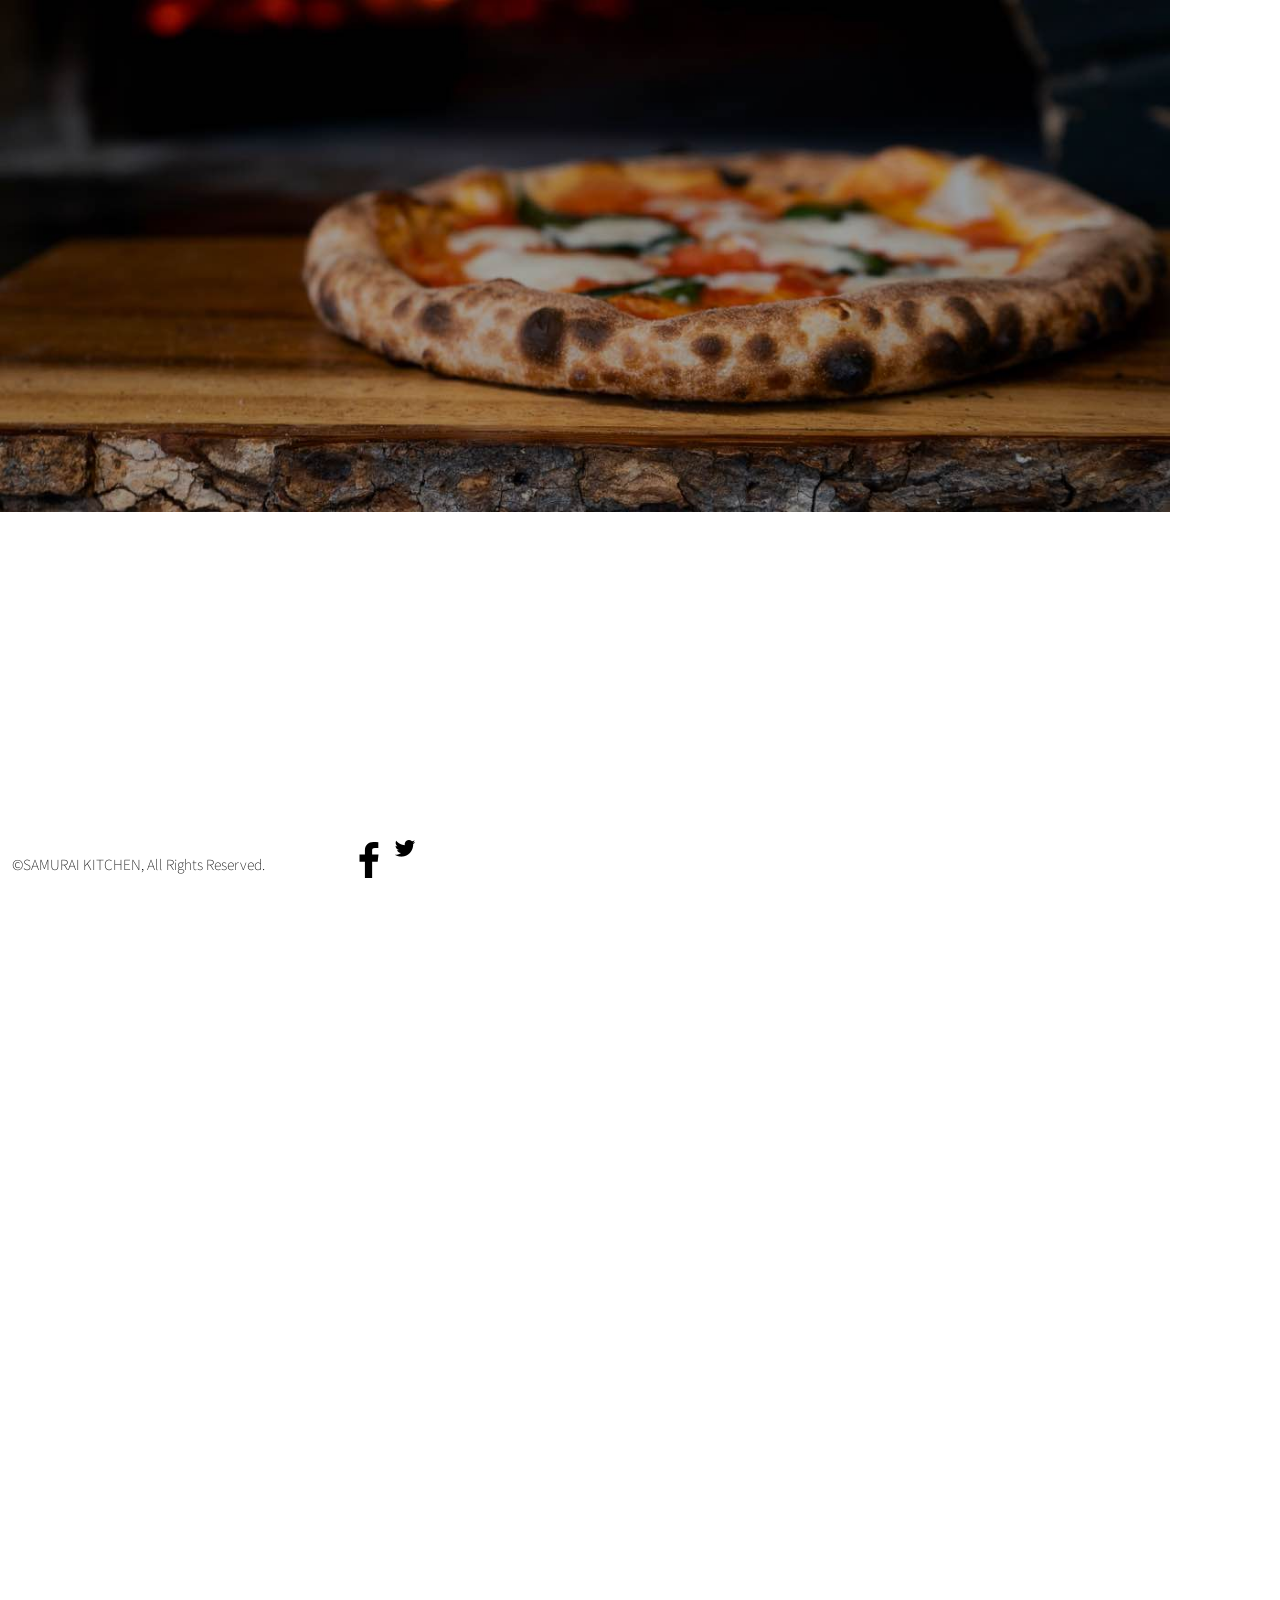
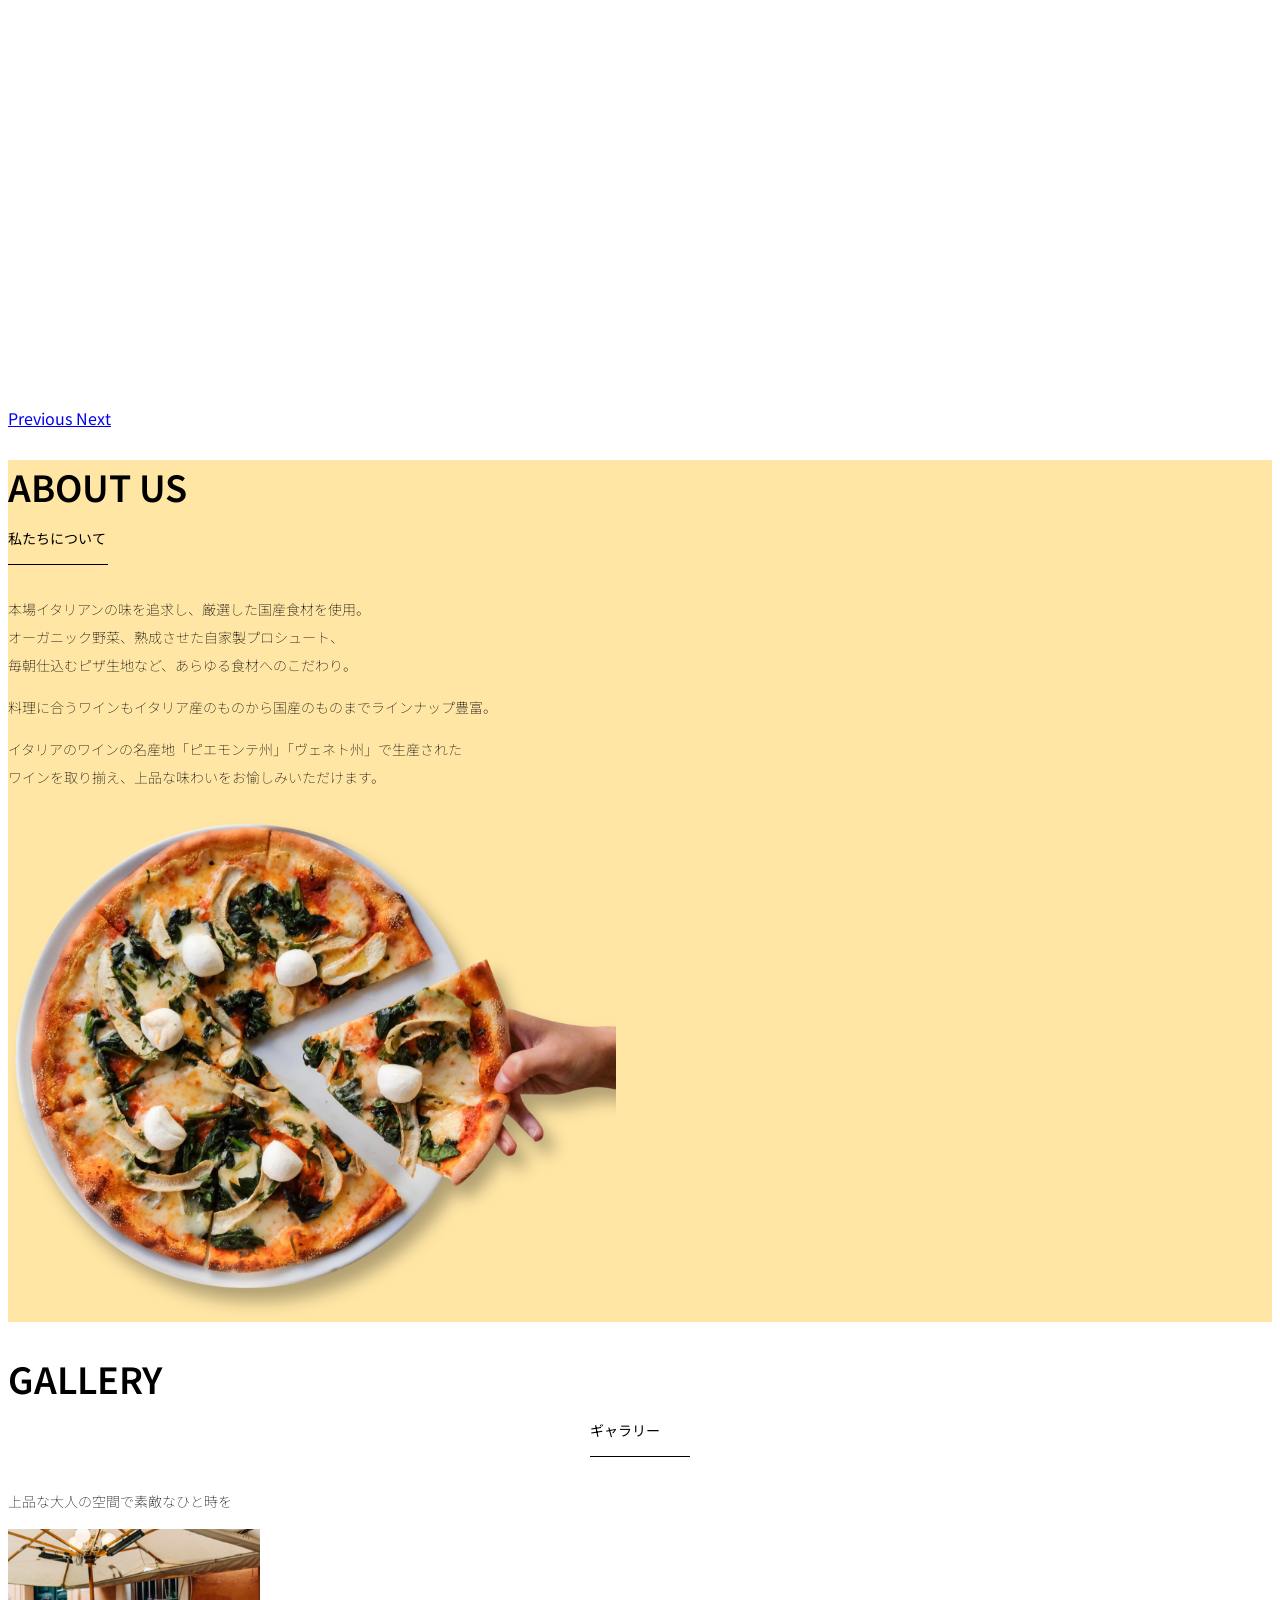
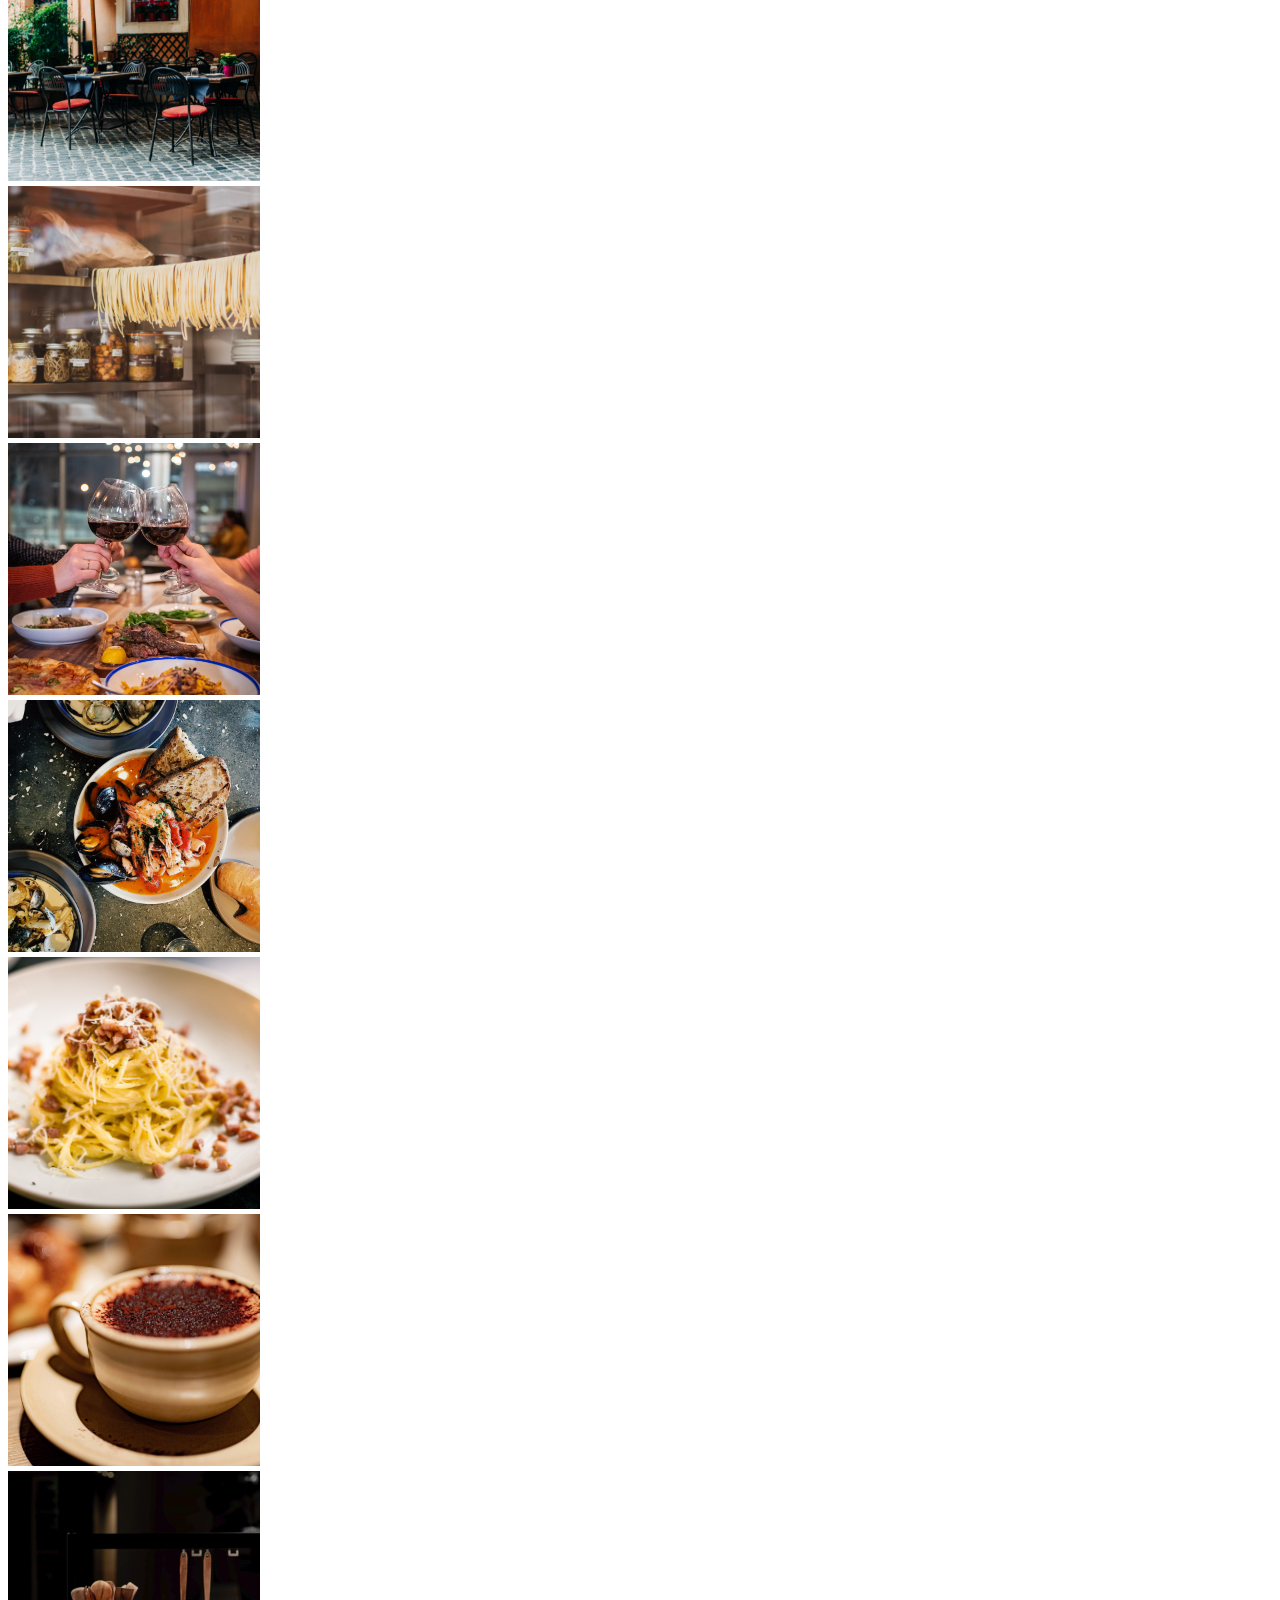
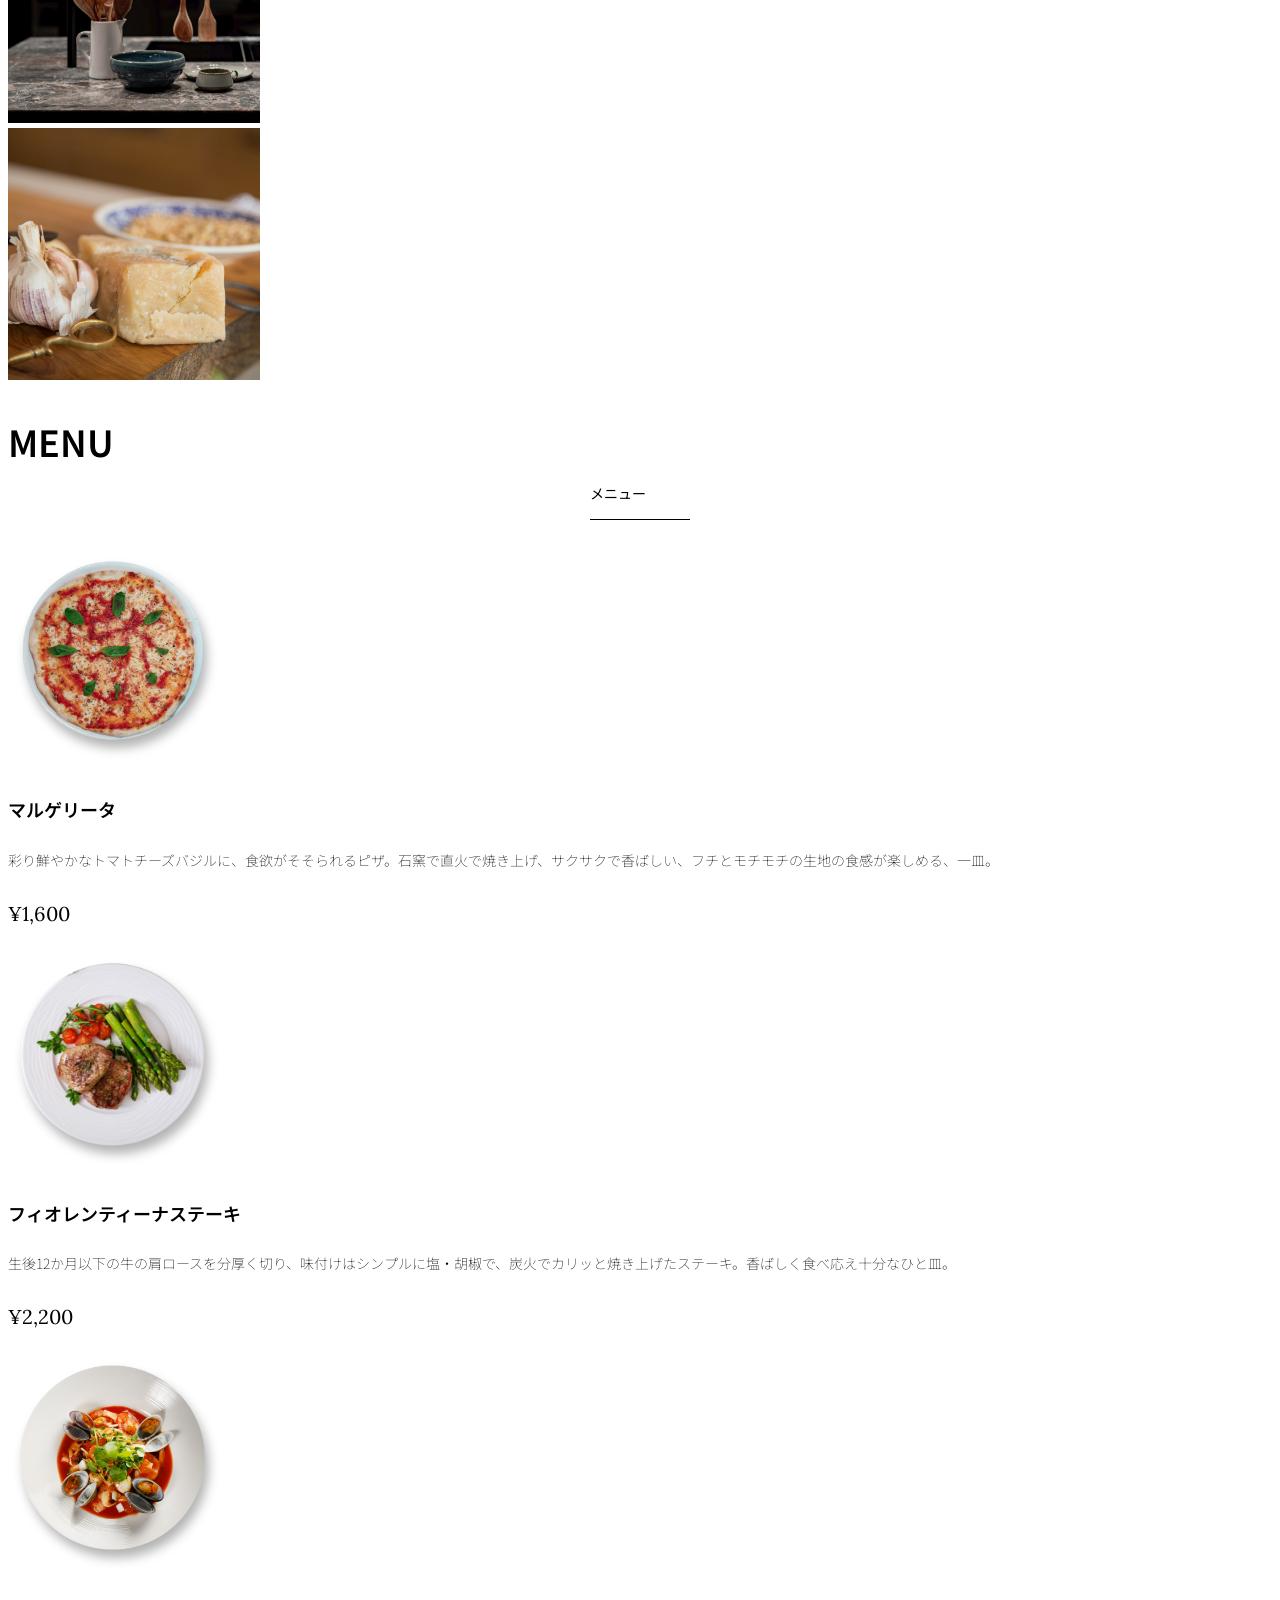
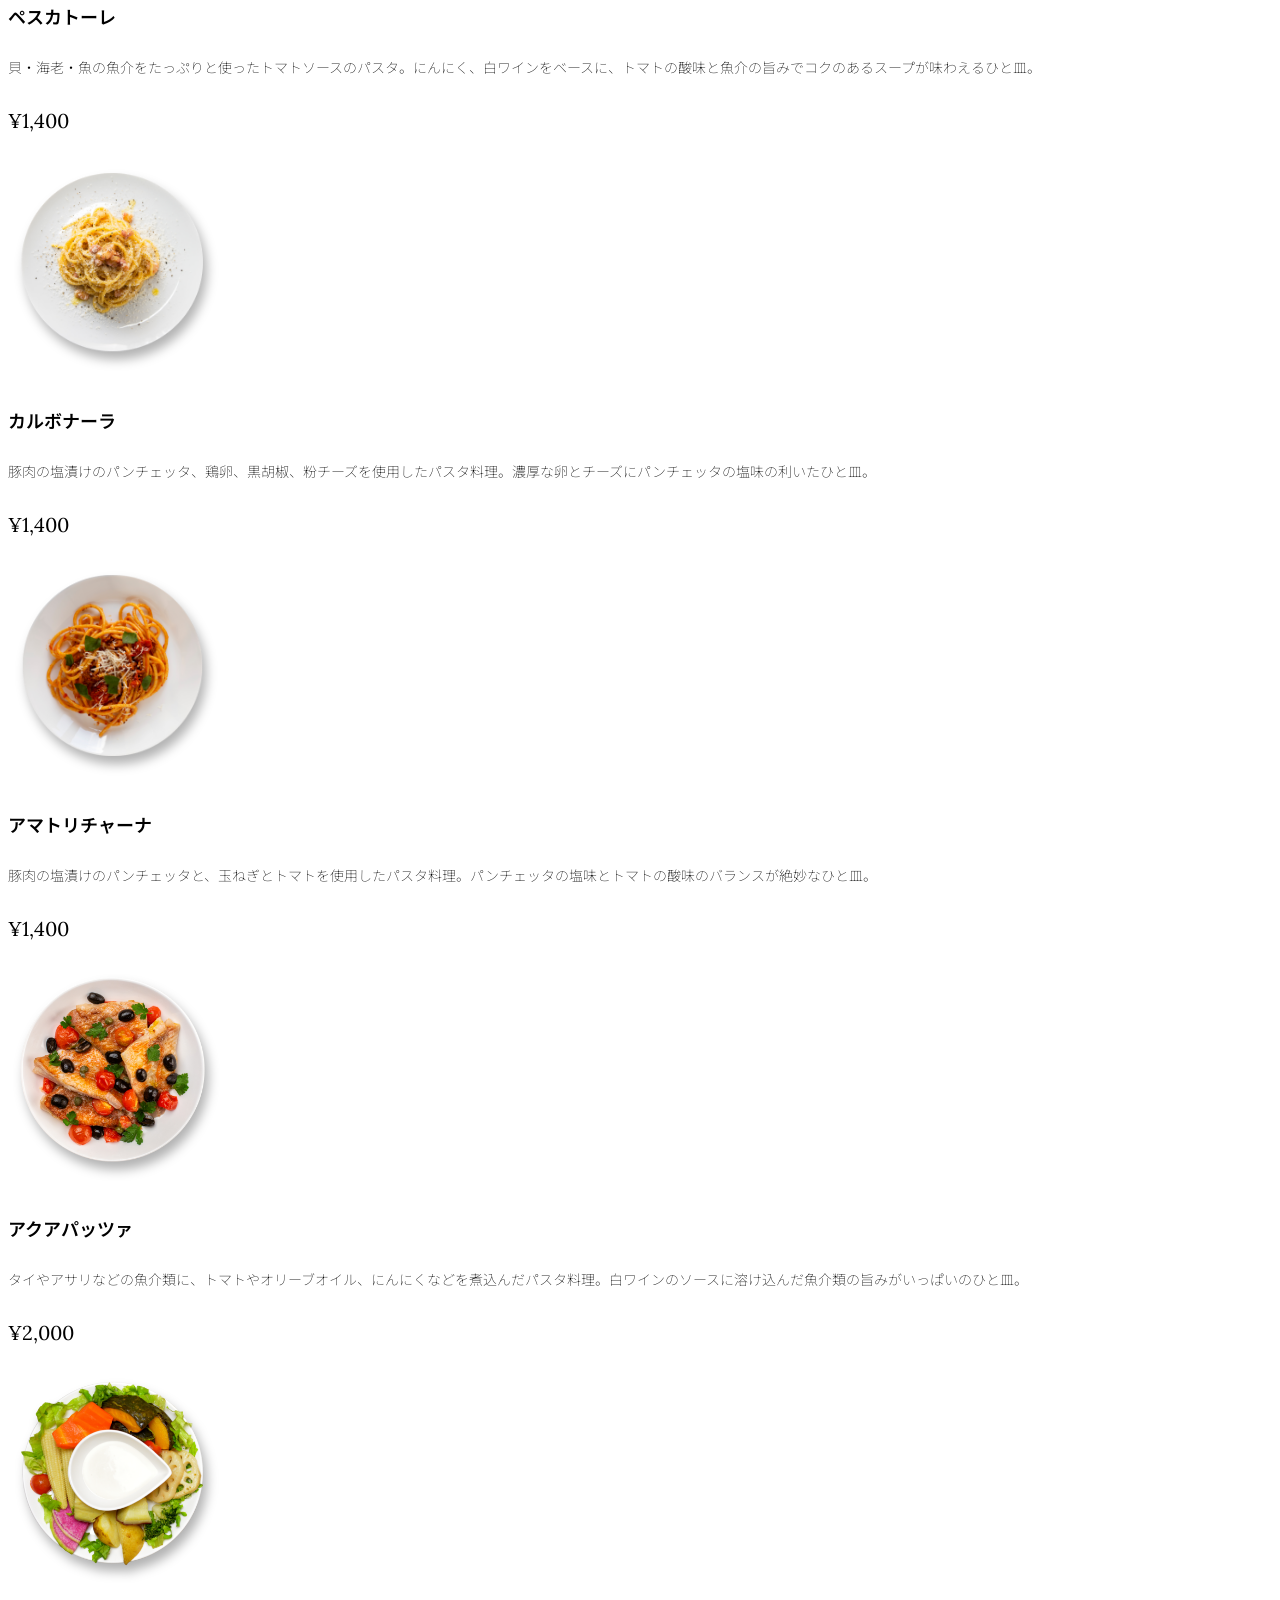
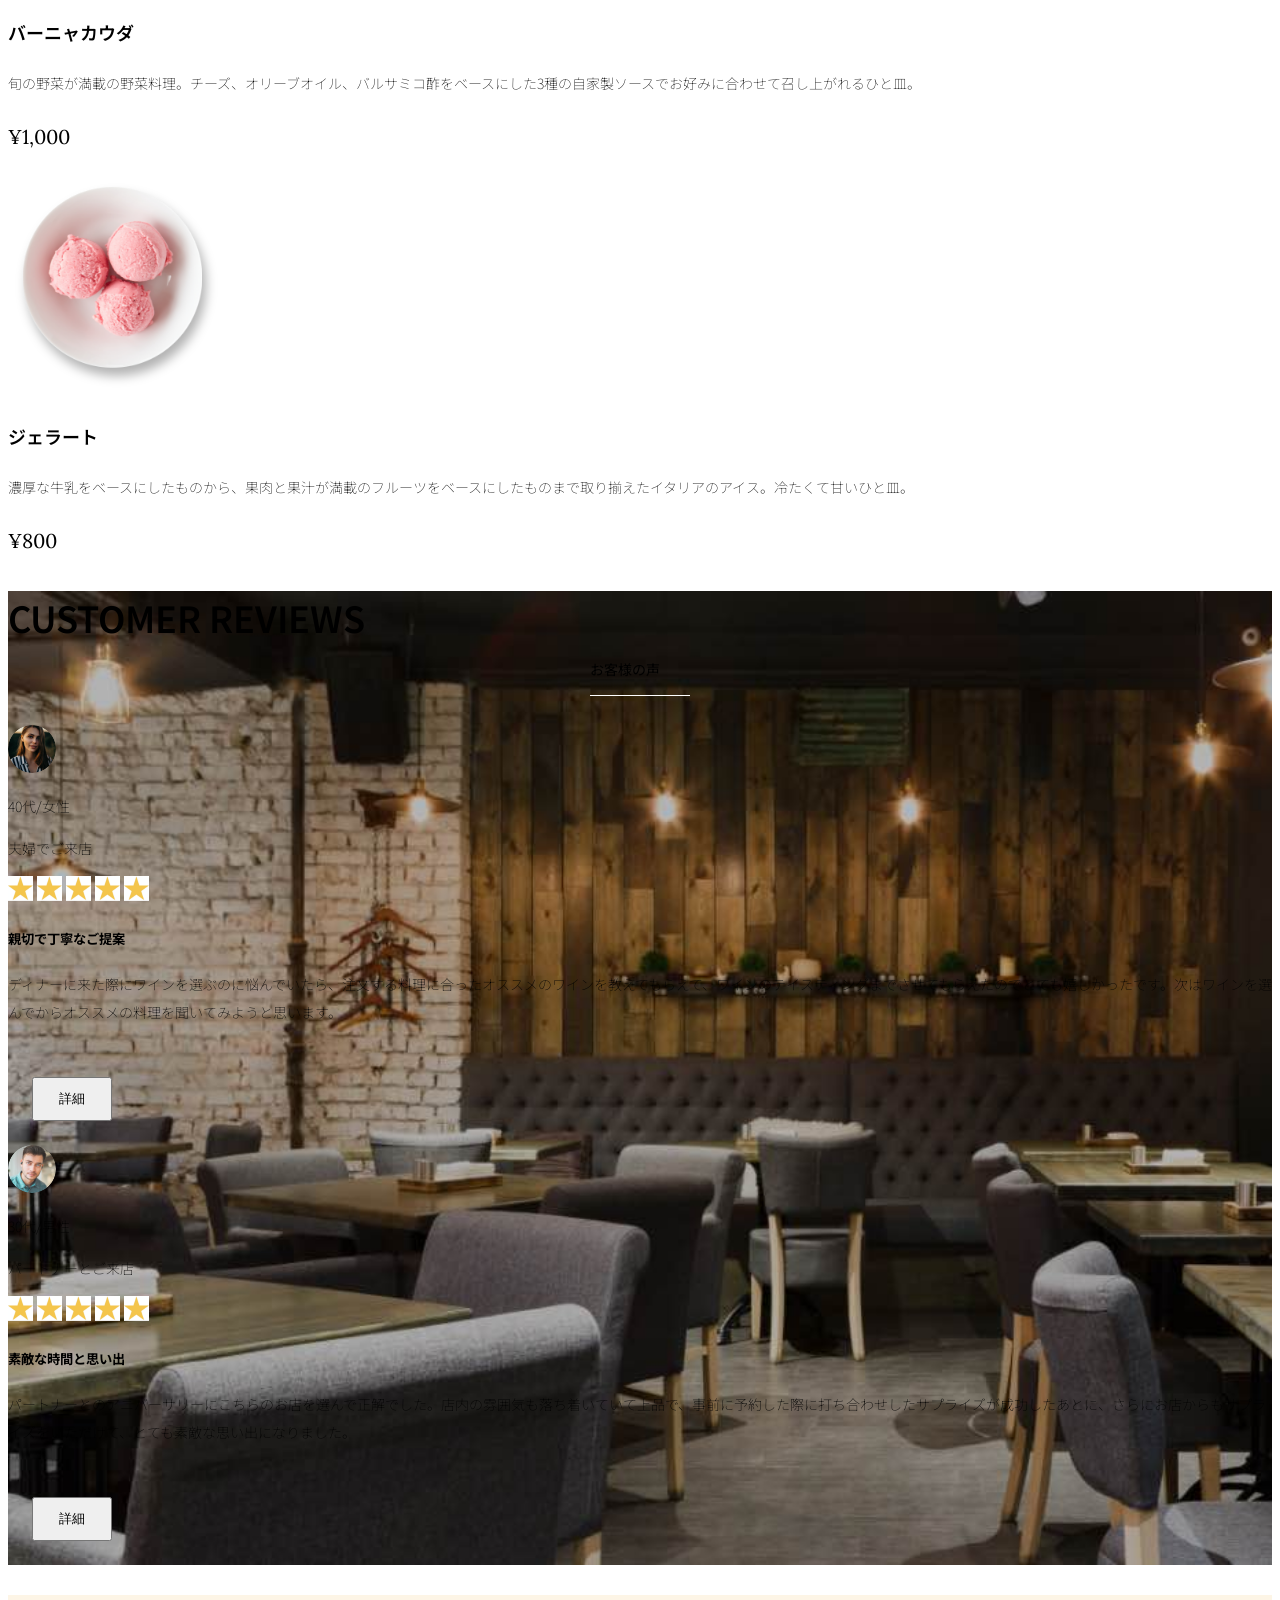
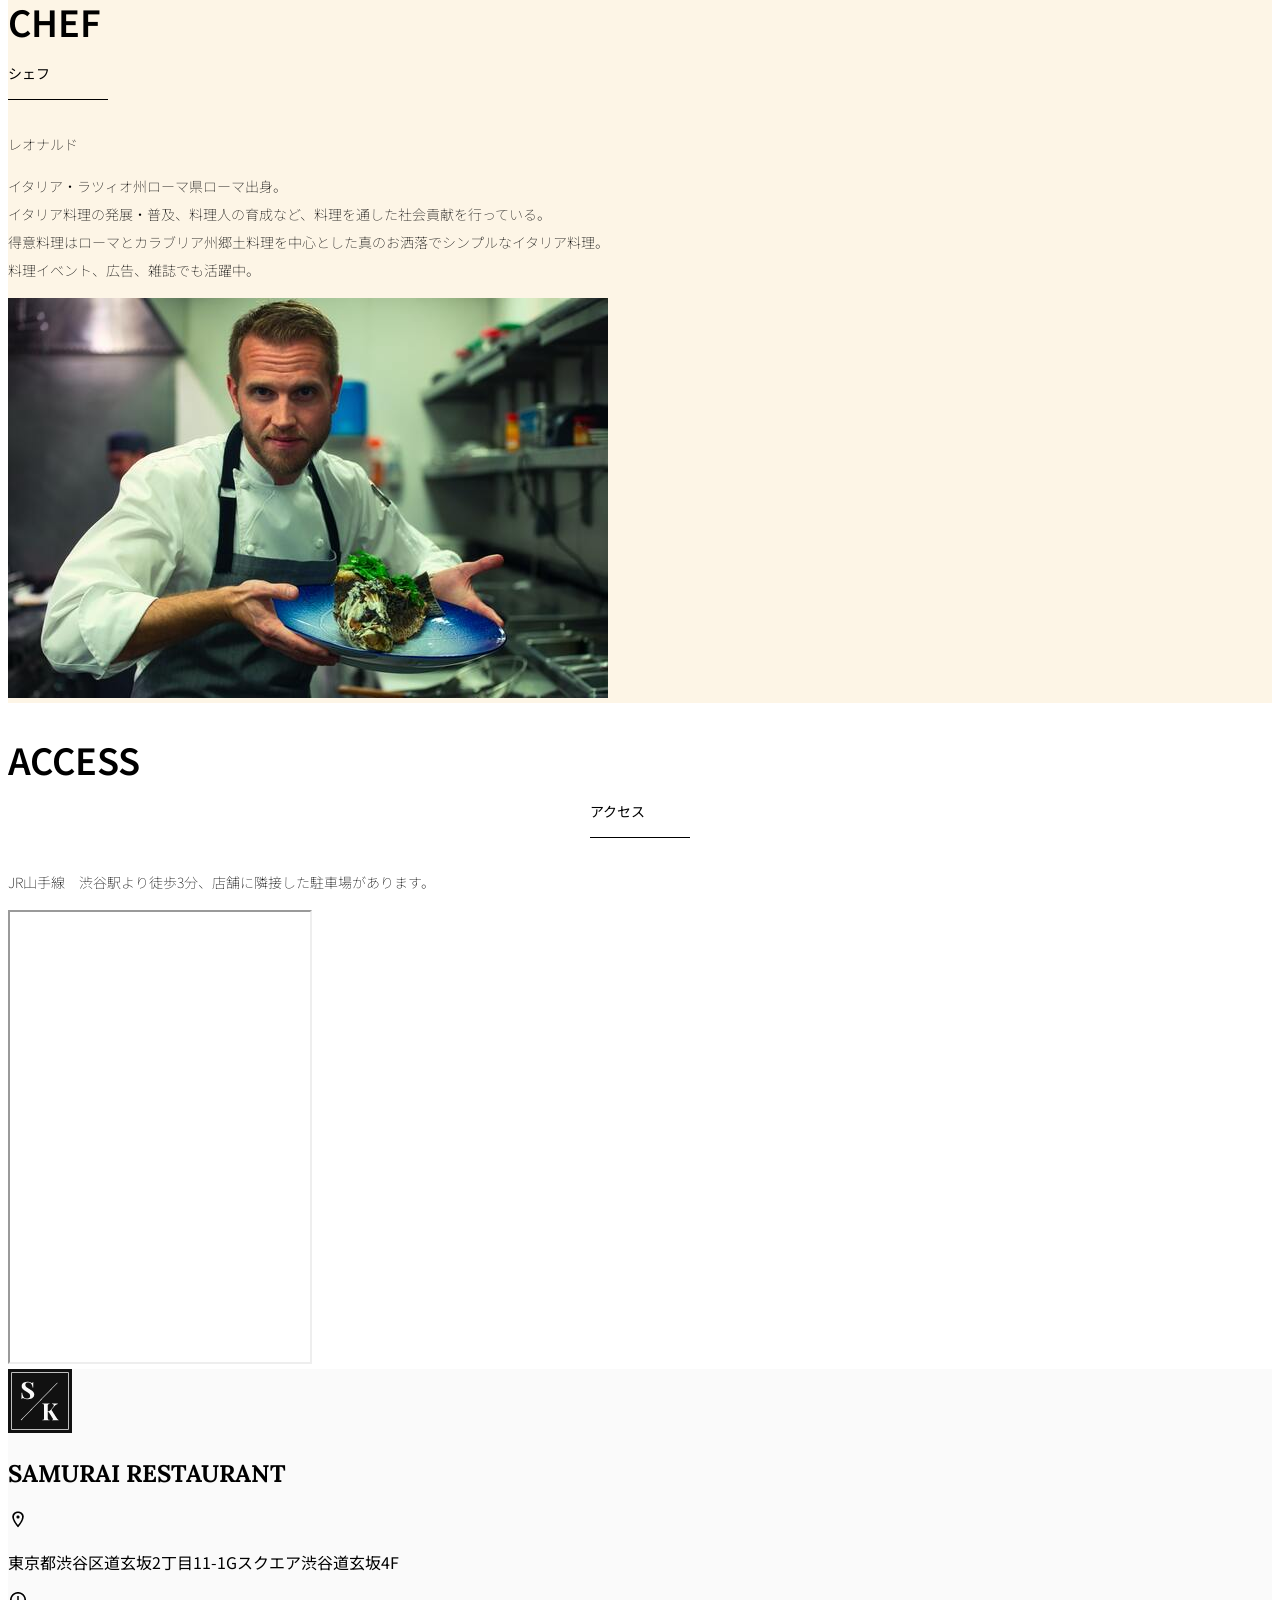
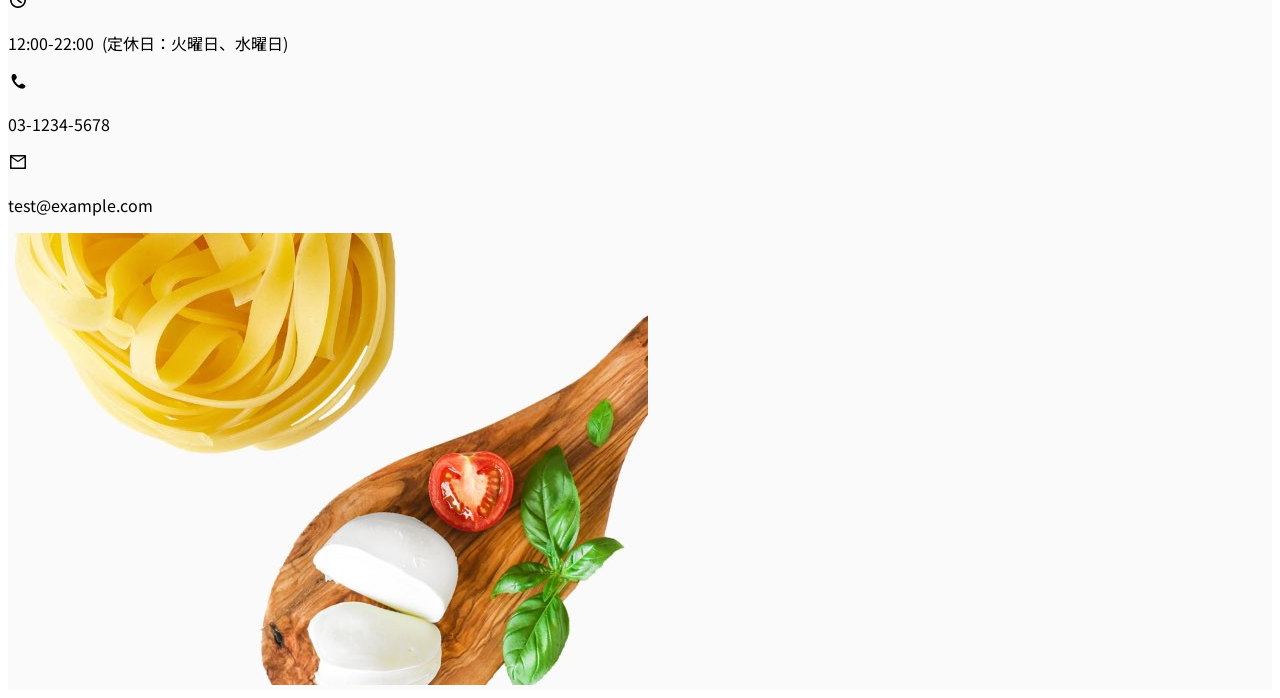
==== kadai_015/index.html @ efa57422 "課題１５のアップロード" ====
<!doctype html>
<html lang="ja">

<head>
  <meta charset="utf-8">
  <!--　マルチデバイス対応 -->
  <meta name="viewport" content="width=device-width, initial-scale=1">
  <meta name="description" content="">
  <meta name="author" content="SAMURAI ENGINEER">
  <title>SAMURAI XD_HTML教材</title>
   <!-- 先にBootstrapのCSSを読み込む -->
  <!-- ************************************************ bootstrap.min.cssの読み込み -->
  <!-- BootstrapのCSSの読み込み -->
  <link href="https://cdn.jsdelivr.net/npm/bootstrap@5.0.0-beta1/dist/css/bootstrap.min.css" rel="stylesheet"integrity="sha384-giJF6kkoqNQ00vy+HMDP7azOuL0xtbfIcaT9wjKHr8RbDVddVHyTfAAsrekwKmP1" crossorigin="anonymous">

  <!-- ************************************************ bootstrap.bundle.min.jsの読み込み -->
 <!-- BootstrapのJavaScriptライブラリの読み込み -->
 <script src="https://cdn.jsdelivr.net/npm/bootstrap@5.0.0-beta1/dist/js/bootstrap.bundle.min.js" integrity="sha384-ygbV9kiqUc6oa4msXn9868pTtWMgiQaeYH7/t7LECLbyPA2x65Kgf80OJFdroafW" crossorigin="anonymous" defer>

  </script>

  <!-- ************************************************ Google Font読み込み -->
  <link rel="preconnect" href="https://fonts.gstatic.com">
  <link href="https://fonts.googleapis.com/css2?family=Lora&display=swap" rel="stylesheet">
  <link href="https://fonts.googleapis.com/css2?family=Noto+Sans+JP:wght@300&display=swap" rel="stylesheet">
  <!-- ************************************************ Font Awesome -->
  <link rel="stylesheet" href="https://use.fontawesome.com/releases/v5.1.0/css/all.css"
    integrity="sha384-lKuwvrZot6UHsBSfcMvOkWwlCMgc0TaWr+30HWe3a4ltaBwTZhyTEggF5tJv8tbt" crossorigin="anonymous">
    
  <!-- Bootstrapの読み込みのlinkタグよりも後ろに、style.cssを読み込むlinkタグを記述する -->
  <!-- ************************************************今回作成する styles.cssの読み込み -->
  <link href="stylesheet/style.css" rel="stylesheet">
  <!-- ************************************************  -->
</head>

<body>
  <main>
    <!-- ************************************************ ナビゲーションバー開始 -->
    <nav class="navbar navbar-expand-lg">
      <div class="container">
        <a class="navbar-brand my_navbar_brand">
          <img class="img-fluid navbar_brand_logo" src="img/site_logo.png" alt="サイトアイコン"><span>SAMURAI KITCHEN</span>
        </a>
        <div class="navbar-toggler hamburger_menu" data-bs-toggle="collapse" data-bs-target="#navbarNav"
          　aria-controls="navbarNav" aria-expanded="false" aria-label="Toggle navigation">
          <input type="checkbox" id="hamburger_btn_check">
          <label for="hamburger_btn_check" class="hamburger_btn">
            <img class="btn_open" src="img/button_open.png" alt="ナビゲーションバーのボタン">
            <img class="btn_close" src="img/button_close.png" alt="ナビゲーションバーのボタン">
          </label>
        </div>
        <div class="collapse navbar-collapse justify-content-end" id="navbarNav">
          <ul class="navbar-nav">
            <li class="nav-item px-2">
              <a class="nav-link my_nav_link my-2" aria-current="page" href="#">HOME</a>
            </li>

            <li class="nav-item px-2">
              <a class="nav-link my_nav_link my-2" href="#about">ABOUT US</a>
            </li>

            <li class="nav-item px-2">
              <a class="nav-link my_nav_link my-2" href="#gallery">GALLERY</a>
            </li>

            <li class="nav-item px-2">
              <a class="nav-link my_nav_link my-2" href="#menu">MENU</a>
            </li>

            <li class="nav-item px-2">
              <a class="nav-link my_nav_link my-2" href="#review">CUSTOMER REVIEWS</a>
            </li>
            <li class="nav-item px-2">
              <a class="nav-link my_nav_link my-2" href="#chef">CHEF</a>
            </li>            
            <li class="nav-item px-2">
              <a class="nav-link my_nav_link my-2" href="#access">ACCESS</a>
            </li>
              
          </ul>
        </div>
      </div>
    </nav>


    <!-- ************************************************ ナビゲーションバー終了 -->

    <!-- カルーセル開始 -->

   <!-- カルーセル部分 -->
   <!-- idのmyCarouselはインジケーター部分のdata-bs-targetと紐付く必要がある。mb-5で下方向に余白追加。 -->
   <div id="myCarousel" class="carousel slide mb-5" data-bs-ride="carousel">

        <!-- インジケーター部分 -->
        <ol class="carousel-indicators">
          <!-- この箇所と前述のidは紐付いている。data-bs-slide-toの番号がカルーセルの順番。 -->
          <li data-bs-target="#myCarousel" data-bs-slide-to="0" class="active"></li>
          <li data-bs-target="#myCarousel" data-bs-slide-to="1"></li>
          <li data-bs-target="#myCarousel" data-bs-slide-to="2"></li>
        </ol>

        <!-- carousel-inner：カルーセルのキャプションと背景画像の部分。現在は1枚目だけ表示。 -->
        <div class="carousel-inner">
          <div class="carousel-item active">
            <img src="img/slider-1.jpg" alt="SAMURAI KITCHEN-1">
            <div class="carousel-caption">
              <!-- 独自クラスで位置とフォントを変更　-->
              <h1 class="my_carousel_caption">
                Welcome to<br>
                SAMURAI&nbsp;KITCHEN
              </h1>
            </div>
          </div>
          <!-- カルーセル2枚目 -->
          <div class="carousel-item">
            <img src="img/slider-2.jpg" alt="SAMURAI KITCHEN-2">
            <div class="carousel-caption">
              <h1 class="my_carousel_caption">
                  The fabulous combination of&nbsp;wine&nbsp;and&nbsp;food
              </h1>
            </div>
          </div>
          <!-- カルーセル３枚目 -->
          <div class="carousel-item">
            <img src="img/slider-3.jpg" alt="SAMURAI KITCHEN-3">
            <div class="carousel-caption">
              <h1 class="my_carousel_caption">Get the Italian taste<br>
                at the SAMURAI&nbsp;KITCHEN
              </h1>
            </div>
          </div>   
       </div>  
    </div> 

   <!-- コントロールボタン 左側 -->
     <a class="carousel-control-prev" href="#myCarousel" role="button" data-bs-slide="prev">
       <span class="carousel-control-prev-icon" aria-hidden="true"></span>
       <span class="visually-hidden">Previous</span>
     </a>

     <!-- コントロールボタン 右側 -->
     <a class="carousel-control-next" href="#myCarousel" role="button" data-bs-slide="next">
       <span class="carousel-control-next-icon" aria-hidden="true"></span>
       <span class="visually-hidden">Next</span>
     </a>

    <!-- カルーセル終了 -->

    <!-- ************************************************ アバウトセクション開始 -->
    <section class="about_us_bg" id="about">
           <!--コンテンツの中央揃え。上下方向にパディング（サイズ5）。下方向にマージン（サイズ5）。 -->
     <div class="container py-5 mb-5">

       <!-- rowクラス（行） -->
       <div class="row">

         <!-- 左側カラム（6/12分割） -->
         <div class="col-lg-6 text-left">

           <!-- 上下方向にパディング（サイズ5） -->
           <div class="py-5">

             <!-- 下方向にマージン（サイズ5） -->
             <h2 class="section_title about mb-5">
               ABOUT US
             </h2>
             <!-- 下方向にマージン（サイズ2） -->
             <p class="mb-2">
               本場イタリアンの味を追求し、厳選した国産食材を使用。<br>
               オーガニック野菜、熟成させた自家製プロシュート、<br>
               毎朝仕込むピザ生地など、あらゆる食材へのこだわり。<br>
             </p>

             <!-- 下方向にマージン（サイズ2） -->
             <p class="mb-2">
               料理に合うワインもイタリア産のものから国産のものまでラインナップ豊富。<br>
             </p>

             <!-- 下方向にマージン（サイズ2） -->
             <p class="mb-2">
               イタリアのワインの名産地「ピエモンテ州」「ヴェネト州」で生産された<br>
               ワインを取り揃え、上品な味わいをお愉しみいただけます。<br>
             </p>
           </div>
         </div>

         <!-- 右側カラム（6/12分割） -->
         <div class="col-lg-6">

           <!-- 画像を配置 -->
           <img src="img/img-about-us.png" class="img-fluid" alt="pizza">
         </div>
       </div>
     </div>
    </section>
    <!-- ************************************************ アバウトセクション終了 -->

    <!-- ************************************************ ギャラリーセクション開始 -->
    <section id="gallery">
     <div class="container mb-5">
       <h2 class="mb-3 section_title gallery text-center">GALLERY</h2>
       <p class="text-center mb-5">
         上品な大人の空間で素敵なひと時を
       </p>

       <div class="row">
         <div class="col-6 col-lg-3 mb-4 d-flex justify-content-center">
           <img class="img-fluid" src="img/gallery-1.jpg" alt="サンプル画像">
         </div>

         <div class="col-6 col-lg-3 mb-4 d-flex justify-content-center">
           <img class="img-fluid" src="img/gallery-2.jpg" alt="サンプル画像">
         </div>

         <div class="col-6 col-lg-3 mb-4 d-flex justify-content-center">
           <img class="img-fluid" src="img/gallery-3.jpg" alt="サンプル画像">
         </div>

         <div class="col-6 col-lg-3 mb-4 d-flex justify-content-center">
           <img class="img-fluid" src="img/gallery-4.jpg" alt="サンプル画像">
         </div>

         <div class="col-6 col-lg-3 mb-4 d-flex justify-content-center">
           <img class="img-fluid" src="img/gallery-5.jpg" alt="サンプル画像">
         </div>

         <div class="col-6 col-lg-3 mb-4 d-flex justify-content-center">
           <img class="img-fluid" src="img/gallery-6.jpg" alt="サンプル画像">
         </div>

         <div class="col-6 col-lg-3 mb-4 d-flex justify-content-center">
           <img class="img-fluid" src="img/gallery-7.jpg" alt="サンプル画像">
         </div>

         <div class="col-6 col-lg-3 mb-4 d-flex justify-content-center">
           <img class="img-fluid" src="img/gallery-8.jpg" alt="サンプル画像">
         </div>

       </div>
     </div>
    </section>
    <!-- ************************************************ ギャラリーセクション終了 -->

    <!-- ************************************************ メニューセクション -->
    <!-- メニューセクション -->
    <section id="menu">
      <div class="container">
        <div class="row">
          <div class="col-lg-12">
            <h2 class="section_title menu text-center mb-5">MENU</h2>
          </div>
        </div>
      </div>

      <div class="container mb-5">
        <div class="row">
          <div class="col-12 col-lg-6">
            <div class="row g-0 mb-4">
              <div class="col-12 col-lg-5 text-center">
                <img src="img/margherita.png" class="img-fluid" alt="マルゲリータ">
              </div>
              <div class="col-12 col-lg-7 p-4">
              <h4 class="mb-0 menu_title">マルゲリータ</h4>
                <p class="my-auto">彩り鮮やかなトマトチーズバジルに、食欲がそそられるピザ。石窯で直火で焼き上げ、サクサクで香ばしい、フチとモチモチの生地の食感が楽しめる、一皿。</p>
                <p class="menu_price">¥1,600</p>
              </div>
            </div>
          </div>

          <div class="col-12 col-lg-6">
            <div class="row g-0 mb-4">
              <div class="col-12 col-lg-5 text-center">
              <img src="img/steak.png" class="img-fluid" alt="フィオレンティーナステーキ">
              </div>
              <div class="col-12 col-lg-7 p-4">
                <h4 class="mb-0 menu_title">フィオレンティーナステーキ</h4>
                <p class="my-auto">生後12か月以下の牛の肩ロースを分厚く切り、味付けはシンプルに塩・胡椒で、炭火でカリッと焼き上げたステーキ。香ばしく食べ応え十分なひと皿。</p>
                <p class="menu_price">¥2,200</p>
              </div>
            </div>
          </div>

          <div class="col-12 col-lg-6">
            <div class="row g-0 mb-4">
              <div class="col-12 col-lg-5 text-center">
                <img src="img/pescatore.png" class="img-fluid" alt="ペスカトーレ">
              </div>
              <div class="col-12 col-lg-7 p-4">
                <h4 class="mb-0 menu_title">ペスカトーレ</h4>
                <p class="my-auto">貝・海老・魚の魚介をたっぷりと使ったトマトソースのパスタ。にんにく、白ワインをベースに、トマトの酸味と魚介の旨みでコクのあるスープが味わえるひと皿。</p>
                <p class="menu_price">¥1,400</p>
              </div>
            </div>
          </div>

          <div class="col-12 col-lg-6">
            <div class="row g-0 mb-4">
              <div class="col-12 col-lg-5 text-center">
                <img src="img/carbonara.png" class="img-fluid" alt="カルボナーラ">
              </div>
              <div class="col-12 col-lg-7 p-4">
                <h4 class="mb-0 menu_title">カルボナーラ</h4>
                <p class="my-auto">豚肉の塩漬けのパンチェッタ、鶏卵、黒胡椒、粉チーズを使用したパスタ料理。濃厚な卵とチーズにパンチェッタの塩味の利いたひと皿。</p>
                <p class="menu_price">¥1,400</p>
              </div>
            </div>
          </div>

          <div class="col-12 col-lg-6">
            <div class="row g-0 mb-4">
              <div class="col-12 col-lg-5 text-center">
                <img src="img/amatriciana.png" class="img-fluid" alt="アマトリチャーナ">
              </div>
              <div class="col-12 col-lg-7 p-4">
                <h4 class="mb-0 menu_title">アマトリチャーナ</h4>
                <p class="my-auto">豚肉の塩漬けのパンチェッタと、玉ねぎとトマトを使用したパスタ料理。パンチェッタの塩味とトマトの酸味のバランスが絶妙なひと皿。</p>
                <p class="menu_price">¥1,400</p>
              </div>
            </div>
          </div>

          <div class="col-12 col-lg-6">
            <div class="row g-0 mb-4">
              <div class="col-12 col-lg-5 text-center">
                <img src="img/acqua-pazza.png" class="img-fluid" alt="アクアパッツァ">
              </div>
              <div class="col-12 col-lg-7 p-4">
                <h4 class="mb-0 menu_title">アクアパッツァ</h4>
                <p class="my-auto">タイやアサリなどの魚介類に、トマトやオリーブオイル、にんにくなどを煮込んだパスタ料理。白ワインのソースに溶け込んだ魚介類の旨みがいっぱいのひと皿。</p>
                <p class="menu_price">¥2,000</p>
              </div>
            </div>
          </div>

          <div class="col-12 col-lg-6">
            <div class="row g-0 mb-4">
              <div class="col-12 col-lg-5 text-center">
                <img src="img/bagna-cauda.png" class="img-fluid" alt="バーニャカウダ">
              </div>
              <div class="col-12 col-lg-7 p-4">
                <h4 class="mb-0 menu_title">バーニャカウダ</h4>
                <p class="my-auto">旬の野菜が満載の野菜料理。チーズ、オリーブオイル、バルサミコ酢をベースにした3種の自家製ソースでお好みに合わせて召し上がれるひと皿。</p>
                <p class="menu_price">¥1,000</p>
              </div>
            </div>
          </div>

          <div class="col-12 col-lg-6">
            <div class="row g-0 mb-4">
              <div class="col-12 col-lg-5 text-center">
                <img src="img/gelato.png" class="img-fluid" alt="ジェラート">
              </div>
              <div class="col-12 col-lg-7 p-4">
                <h4 class="mb-0 menu_title">ジェラート</h4>
                <p class="my-auto">濃厚な牛乳をベースにしたものから、果肉と果汁が満載のフルーツをベースにしたものまで取り揃えたイタリアのアイス。冷たくて甘いひと皿。</p>
                <p class="menu_price">¥800</p>
              </div>
            </div>
          </div>
        </div>
      </div>
    </section>
    <!-- メニューセクション終了 -->

    <!-- ************************************************ レビューセクション開始 -->
    <section id="review">
     <!-- review_wrapper で背景画像を設定します -->
     <div class="review_wrapper">

       <!-- container部分 -->
       <div class="container py-5 mb-5">

         <!-- 中央揃えでタイトルを表示 -->
         <div class="text-center mb-5">
           <h2 class="section_title review text-center text-white">CUSTOMER REVIEWS</h2>
         </div>

         <!-- row部分：左右のカラムを中央揃え -->
         <div class="row pb-5 justify-content-center">

           <!-- 左側カラム -->
           <div class="col-lg-5 mt-3">

             <!-- 背景を白色に設定 -->
             <!-- h_420 クラスで白枠の高さを修正します -->
             <div class="bg-white h_420">

               <!-- 内側にパディング4 -->
               <div class="p-4">

                 <!-- 顔写真と年齢などのテキストはd-flexで横並びにする　中央揃え -->
                 <div class="d-flex align-items-center">
                   <!-- お客様の画像を配置 -->
                   <!-- reviewer_img クラスで画像サイズを変更します -->
                   <img src="img/customer-woman.png" class="reviewer_img" alt="サンプル画像">
                   <div>
                     <!-- お客様情報のテキスト -->
                     <p class="my-0">40代/女性</p>
                     <p class="my-0">夫婦でご来店</p>
                   </div>
                 </div>

                 <div class="my-3">
                   <!-- 星の画像を表示 -->
                   <img src="img/star-point.png" class="star_img" alt="star">
                   <img src="img/star-point.png" class="star_img" alt="star">
                   <img src="img/star-point.png" class="star_img" alt="star">
                   <img src="img/star-point.png" class="star_img" alt="star">
                   <img src="img/star-point.png" class="star_img" alt="star">
                 </div>

                 <!-- レビュータイトル -->
                 <h5>親切で丁寧なご提案</h5>
                 <!-- レビュー内容 -->
                 <p>
                   ディナーに来た際にワインを選ぶのに悩んでいたら、注文する料理に合ったオススメのワインを教えてもらえて、ワインのテイスティングまでさせてもらえたのでとても嬉しかったです。次はワインを選んでからオススメの料理を聞いてみようと思います。
                 </p>

                 <!-- 黄色のボタンを配置 -->
             <button type="button" class="btn btn-warning shadow fix_bottom">詳細</button>
               </div>
             </div>
           </div>

           <!-- 右側カラム：左側カラムと内容が同じなので説明は省略 -->
           <div class="col-12 col-lg-5 mt-3">
             <!-- h_420 クラスで白枠の高さを修正します -->
             <div class="bg-white h_420">
               <div class="p-4">
                 <div class="d-flex align-items-center">
                   <!-- reviewer_img クラスで画像サイズを変更します -->
                   <img src="img/customer-man.png" class="reviewer_img" alt="サンプル画像">
                   <div>
                     <p class="my-0">30代/男性</p>
                     <p class="my-0">パートナーとご来店</p>
                   </div>
                 </div>
            <div class="col-12 col-lg-5 mt-3">
                   <!-- star_img クラスで画像サイズを変更 -->
                   <img src="img/star-point.png" class="star_img" alt="star">
                   <img src="img/star-point.png" class="star_img" alt="star">
                   <img src="img/star-point.png" class="star_img" alt="star">
                   <img src="img/star-point.png" class="star_img" alt="star">
                   <img src="img/star-point.png" class="star_img" alt="star">
                 </div>
                 <h5>素敵な時間と思い出</h5>
                 <p>
                   パートナーとのアニバーサリーにこちらのお店を選んで正解でした。店内の雰囲気も落ち着いていて上品で、事前に予約した際に打ち合わせしたサプライズが成功したあとに、さらにお店からもサプライズをいただけて、とても素敵な思い出になりました。
                 </p>
             <button type="button" class="btn btn-warning shadow fix_bottom">詳細</button>
               </div>
             </div>
           </div>
         </div>
       </div>
     </div>
    </section>
    <!-- ************************************************ レビューセクション終了 -->
   <!-- ************************************************ CHEFセクション開始 -->
 <section class="chef_bg" id="chef">
           <!--コンテンツの中央揃え。上下方向にパディング（サイズ5）。下方向にマージン（サイズ5）。 -->
     <div class="container py-5 mb-5">
       <!-- rowクラス（行） -->
       <div class="row">
         <!-- 左側カラム（6/12分割） -->
         <div class="col-lg-6 text-left">
           <!-- 上下方向にパディング（サイズ5） -->
           <div class="py-5">
             <!-- 下方向にマージン（サイズ5） -->
             <h2 class="section_title chef mb-5">
               CHEF
             </h2>
             <!-- 下方向にマージン（サイズ2） -->
             <p class="mb-2">
               レオナルド
             </p>

             <!-- 下方向にマージン（サイズ2） -->
             <p class="mb-2">
               イタリア・ラツィオ州ローマ県ローマ出身。 <br>イタリア料理の発展・普及、料理人の育成など、料理を通した社会貢献を行っている。 <br>得意料理はローマとカラブリア州郷土料理を中心とした真のお洒落でシンプルなイタリア料理。 <br>料理イベント、広告、雑誌でも活躍中。
             </p>

           </div>
         </div>

         <!-- 右側カラム（6/12分割） -->
         <div class="col-lg-6">

           <!-- 画像を配置 -->
           <img src="img/chef.jpg" class="img-fluid" alt="レオナルド">
         </div>
       </div>
     </div>
    </section>
    <!-- ************************************************ CHEF終了-->    
    <!-- ************************************************ アクセスセクション開始 -->
    <section id="access">
     <div class="container">
       <div class="row">
         <div class="col-lg-12 text-center mb-5">
           <h2 class="section_title text-center access mb-5">ACCESS</h2>
           <p>JR山手線　渋谷駅より徒歩3分、店舗に隣接した駐車場があります。</p>
         </div>
       </div>
     </div>

     <div class="container mb-5 px-2">
       <!-- この部分にマップを配置 -->
      <iframe src="https://www.google.com/maps/embed?pb=!1m18!1m12!1m3!1d3241.278952662021!2d139.74691877649266!3d35.67013277259076!2m3!1f0!2f0!3f0!3m2!1i1024!2i768!4f13.1!3m3!1m2!1s0x60188b602972bb83%3A0xa6b553df33a5bd04!2zU0FNVVJBSSBFTkdJTkVFUiDkvo3jgqjjg7Pjgrjjg4vjgqI!5e0!3m2!1sja!2sjp!4v1791612284054!5m2!1sja!2sjp" class="w-100" style="height: 50vh;" loading="lazy"></iframe>
     </div>
    </section>
    <!-- ************************************************ アクセスセクション終了 -->


    <!-- ************************************************ フッター開始 -->
    <footer id="footer">
          <div class="container">
       <div class="row">

         <!-- 2カラムに分けたレイアウトの左側カラム -->
         <!-- 親要素にposition-relativeを設定 -->          
         <div class="col-12 col-lg-6 position-relative">

           <!-- 左側カラムのレイアウトをさらに分けるためにrowを使用 -->
           <div class="row pt-5">

             <!-- 画面をさらに2:10に分割 -->
             <!-- ここは2:10の2の部分 -->
             <div class="col-lg-2 text-center my-3">

               <!-- サイトロゴ -->
               <!-- footer_brand_logoの独自クラスを追加 -->
               <img class="img-fluid footer_brand_logo" src="img/site_logo.png" alt="サンプル画像">
             </div>

             <!-- ここは2:10の10の部分 -->
             <div class="col-lg-10 align-self-center my-3">
               <!-- footer_textの独自クラスを追加してフォント等を変更 -->              
               <!-- タイトル文字 -->
               <h2 class="m-0 footer_text">SAMURAI RESTAURANT</h2>
             </div>
           </div>

           <!-- 独自クラスrestaurant_infoを追加 -->
           <div class="restaurant_info py-3">
             <div class="d-flex mb-3">
               <img src="img/icon-Marker.png" alt="marker">
               <p class="p-0 m-0">東京都渋谷区道玄坂2丁目11-1Gスクエア渋谷道玄坂4F</p>
             </div>
             <div class="d-flex mb-3">
               <img src="img/icon-Clock.png" alt="clock">
               <p class="p-0 m-0">12:00-22:00&nbsp;&nbsp;(定休日：火曜日、水曜日)</p>
             </div>
             <div class="d-flex mb-3">
               <img src="img/icon-Phone.png" alt="phone">
               <p class="p-0 m-0">03-1234-5678</p>
             </div>
             <div class="d-flex mb-3">
               <img src="img/icon-Mail.png" alt="mail">
               <p class="p-0 m-0">test@example.com</p>
             </div>
           </div>

           <!-- コピーライトを追加 -->
           <!-- copy_rightクラスでabsoluteを設定。align-items-centerで上下中央揃え。 -->            
           <div class="copy_right align-items-center">
             <p>
               ©SAMURAI KITCHEN, All Rights Reserved.
             </p>

             <!-- SNSアイコンに独自クラスsns_imgを追加 -->
             <img src="img/icon-facebook.png" alt="facebook">
             <img src="img/icon-twitter.png" class="sns_img" alt="twitter">
           </div>
         </div>

         <!-- 2カラムに分けたレイアウトの右側カラム -->
         <div class="col-lg-6 d-none d-lg-block">
           <!-- 背景画像を表示 -->
           <img src="img/background-footer.jpg" alt="背景画像">
         </div>
       </div>
     </div>
    </footer>
    <!-- ************************************************ フッター終了 -->
  </main>
</body>

</html>
---- kadai_015/stylesheet/style.css ----
/* ----------------------------------------------- 共通 */
html,
body {
  overflow-x: hidden;
}

body {
  color: #000000;
  font-family: 'Noto Sans JP', sans-serif;
  padding-bottom: 0;

}

p {
  line-height: 2.0em;
  font-weight: 100;
  font-style: normal;
  font-size: 14px;

}

 .section_title {
   /* フォントサイズ36px */
   font-size: 36px;
 
   /* フォントの太さ600 標準は400です */
   font-weight: 600;
 }

  /* section_titleに擬似要素を追加 */
 .section_title::after {
 
   /* 疑似要素はデフォルトでインライン要素のためブロック要素に変更 */
   display: block;
 
   /* サブタイトル文字の大きさや余白を設定 */
   font-size: 14px;
   font-weight: 400;
   padding: 16px 0 16px;
 
   /* 下線の幅を100pに設定 */
   width: 100px;
 
   /* 下線を直線・1px・黒色に設定 */
   border-bottom: solid 1px #000000;
 }

/* ----------------------------------------------- ナビゲーションメニュー */
.navbar_brand_logo {
  width: 32px;
  height: 32px;
  display: inline-block;
  margin-right: 15px;
}

.my_navbar_brand,
.my_nav_link {
  font-size: 16px;
  font-family: 'Lora', serif;
  color: #000000 !important;
}

.navbar-toggler {
  padding: 0 !important;
  border: none;
}

#hamburger_btn_check:checked~.hamburger_btn .btn_close {
  display: block;
}

#hamburger_btn_check:checked~.hamburger_btn .btn_open {
  display: none;
}

.btn_close {
  display: none;
}

#hamburger_btn_check {
  display: none;
}


/* ----------------------------------------------- ナビゲーションバー */





/* ----------------------------------------------- カールセル */
.my_carousel_caption {
  
  /* フォントサイズ52px */
  font-size: 52px;

  /* 上下に余白追加 */
  padding-top: 1.25rem;
  padding-bottom: 1.25rem;

  /* フォント色は白色 */
  color: #fff;

  /* テキスト中央揃え */
  text-align: center;
  font-family: 'Lora', serif;
  line-height: 1.5em;
}

/* 疑似要素でアイコンを配置。前に配置しています */
.my_carousel_caption::before {
  content: url(../img/logoSymbol_White.png);
  display: block;
}
/* スマートフォン画面幅（画面幅が最大375pxまで）の場合、以下のスタイルを適用。 */
@media screen and (max-width:375px) {
  .my_carousel_caption {

    /* フォントサイズを27pxにする */
    font-size: 27px;
  }
}
/* carousel-itemの高さを32remに指定 */
.carousel-item {
  height: 32rem;
}

/*carousel-item直下の子要素imgタグに設定 */
.carousel-item>img {

  /* 絶対位置を指定 */
  position: absolute;
  top: 0;
  left: 0;
  min-width: 100;

  /* 高さはcarousel-itemに揃える */
  height: 32rem;
}
/* ----------------------------------------------- カルーセル */



/* ----------------------------------------------- アバウト */

 /* aboutクラスのあとに"私たちについて"の文字を追加  */
 .about::after {
   content: "私たちについて";
 }

 .about_us_bg {
   background-color: #FFE6A5;
 }


/* ----------------------------------------------- ギャラリー */
.gallery::after {
  content: "ギャラリー";
  margin: 0 auto 0;
}




/* ----------------------------------------------- メニュー */

.menu::after {
  content: "メニュー";
  margin: 0 auto 0;
}

.menu_title {
  font-size: 18px;
  font-weight: 600;
  font-style: normal;
}

.menu_price {
  font-size: 20px;
  font-weight: 400;
  font-family: 'Lora', serif;
}

/* ----------------------------------------------- レビュー */

/* 背景画像を設定 */
.review_wrapper {
  background-image: url(../img/background-reviews.jpg);
  background-repeat: no-repeat;
  background-size: cover;
}

/* サブタイトルを擬似要素で表示 */
.review::after {
  content: "お客様の声";
  margin: 0 auto 0;
  border-bottom: solid 1px #FFFFFF;
}

/* 白い背景色の高さを固定 */
.h_420 {
  height: 420px;
  position: relative;
}

/* レビューの画像を修正 */
.reviewer_img {
  /* サイズを48px  */
  width: 48px;
  height: 48px;

  /* 円形にします */
  border-radius: 50%;
  margin-right: 16px;
}

/* 星のアイコン画像です */
.star_img {
  /* サイズを25pxにします */
  width: 25px;
  height: 25px;
}

/* 詳細ボタンを下部に固定 */
.fix_bottom {
/* positionプロパティで絶対配置 */
  position: absolute;
/* ボタンのサイズ変更 */
  width: 80px;
  height: 44px;
/* 左から24px、下から24pxの位置に配置 */
  left: 24px;
  bottom: 24px;
}

/* ----------------------------------------------- アクセス */
.access::after {
  content: "アクセス";
  margin: 0 auto 0;
}




/* ----------------------------------------------- フッター */
#footer {
  background-color: #FAFAFA;
}

/* position:　absoluteで下からの距離で固定 */
.copy_right {
  font-size: 14px;

  /* 先祖要素のdivタグの左下の角を基準に絶対配置します */
  position: absolute;

  /* 下から1rem 左から12px */
  bottom: 1rem;
  left: 12px;
  display: flex;
}

/* copy_rightのクラスを適用したdivタグの子要素のpタグに適用される */
.copy_right>p {
  margin-right: 5rem;
  margin-bottom: 0;
}

/* copy_rightのクラスを適用したdivタグの子要素で、sns_imgクラスを適用しているimgタグに適用される */
.copy_right>img.sns_img {

  /* SNSアイコンのサイズ24px */
  height: 24px;
  width: 24px;

  /* 右方向へ余白10px */
  margin-right: 10px;
  margin-top: 0;
}

/* restaurant_info直下の子要素pタグ全てに適用される */
.restaurant_info p {
  font-weight: 400;
  line-height: 1.5;
  font-size: 16px;
}

/* restaurant_info直下の子要素imgタグ全てに適用される */
.restaurant_info　img {
  width: 20px;
  height: 20px;
  margin-right: 10px;
  line-height: 1.5;
  margin-top: auto;
}

/* サイトアイコンを64pxに設定 */
.footer_brand_logo {
  width: 64px;
  height: 64px;
  display: inline-block;
  /* 右側余白15px */
  margin-right: 15px;
}

/* サイトタイトルのフォントをserif体（明朝体）に設定 */
.footer_text {
  font-size: 24px;
  font-family: 'Lora', serif;
}

/* スマートフォン画面幅（最大991pxまで）でスタイルを適用 */
@media screen and (max-width: 991px) {
  .footer_text,
  .copy_right {
    margin-top: 2rem;
    text-align: center;
    position: relative;
  }

  .copy_right>p,img {
    margin-right: 1rem;
    font-size: 14px;
    margin: 0;
    line-height: 35px;
  }
}

/* ----------------------------------------------- CHEF */

 /* CHEFクラスのあとに"シェフ"の文字を追加  */
 .chef::after {
   content: "シェフ";
 }

 .chef_bg {
   background-color: #fdf5e6;
 }
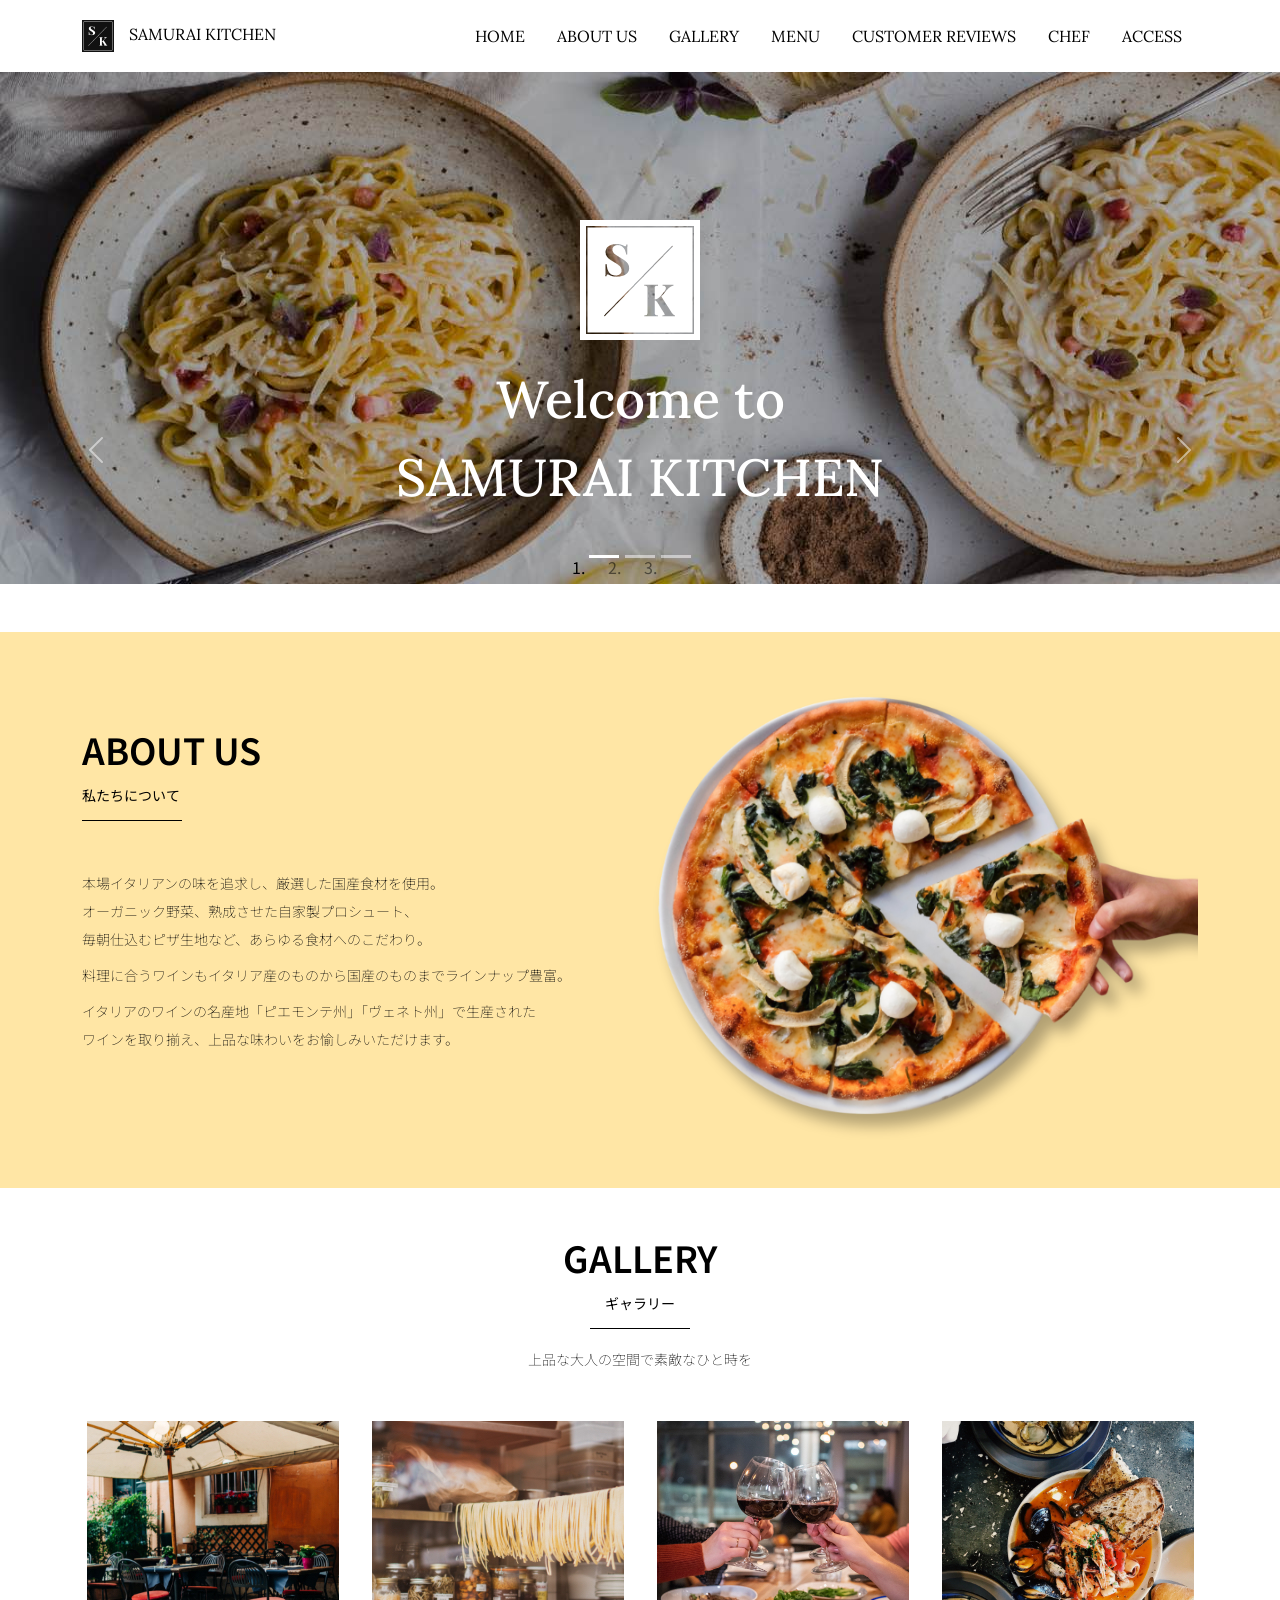
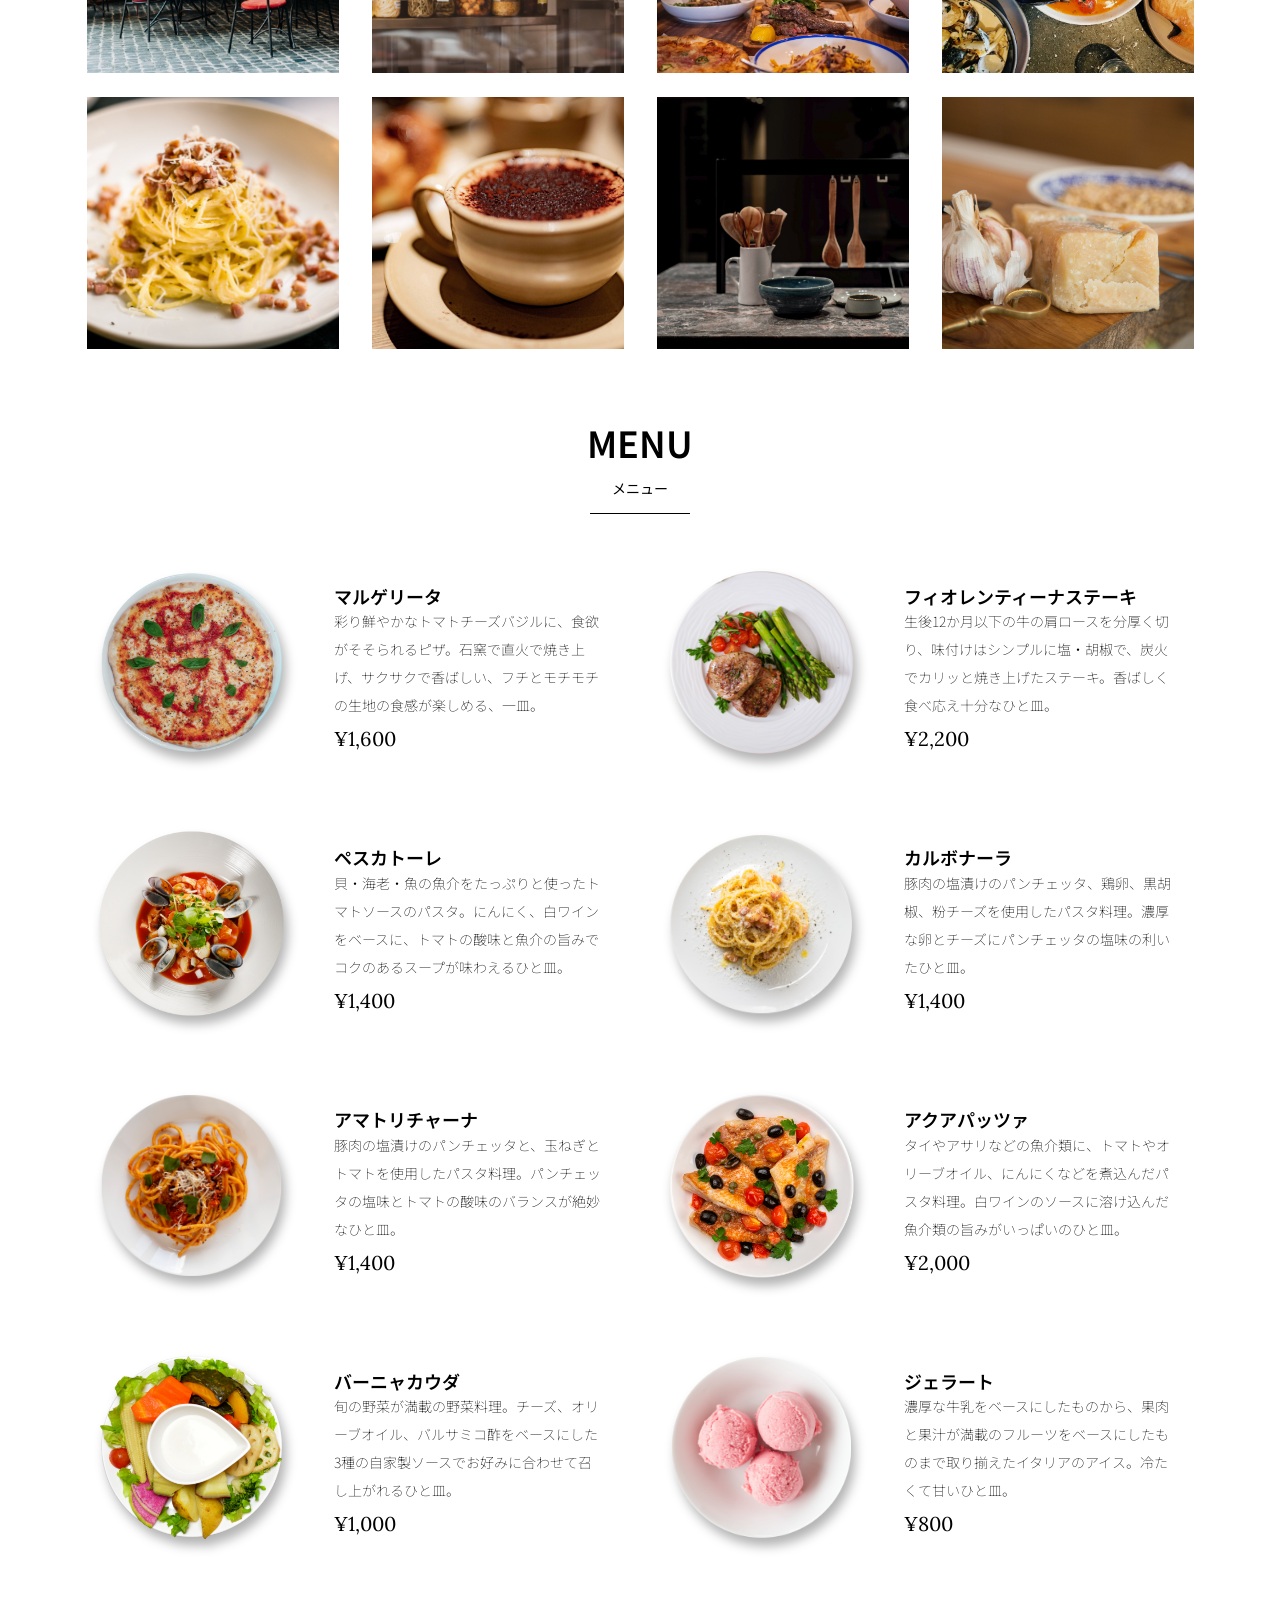
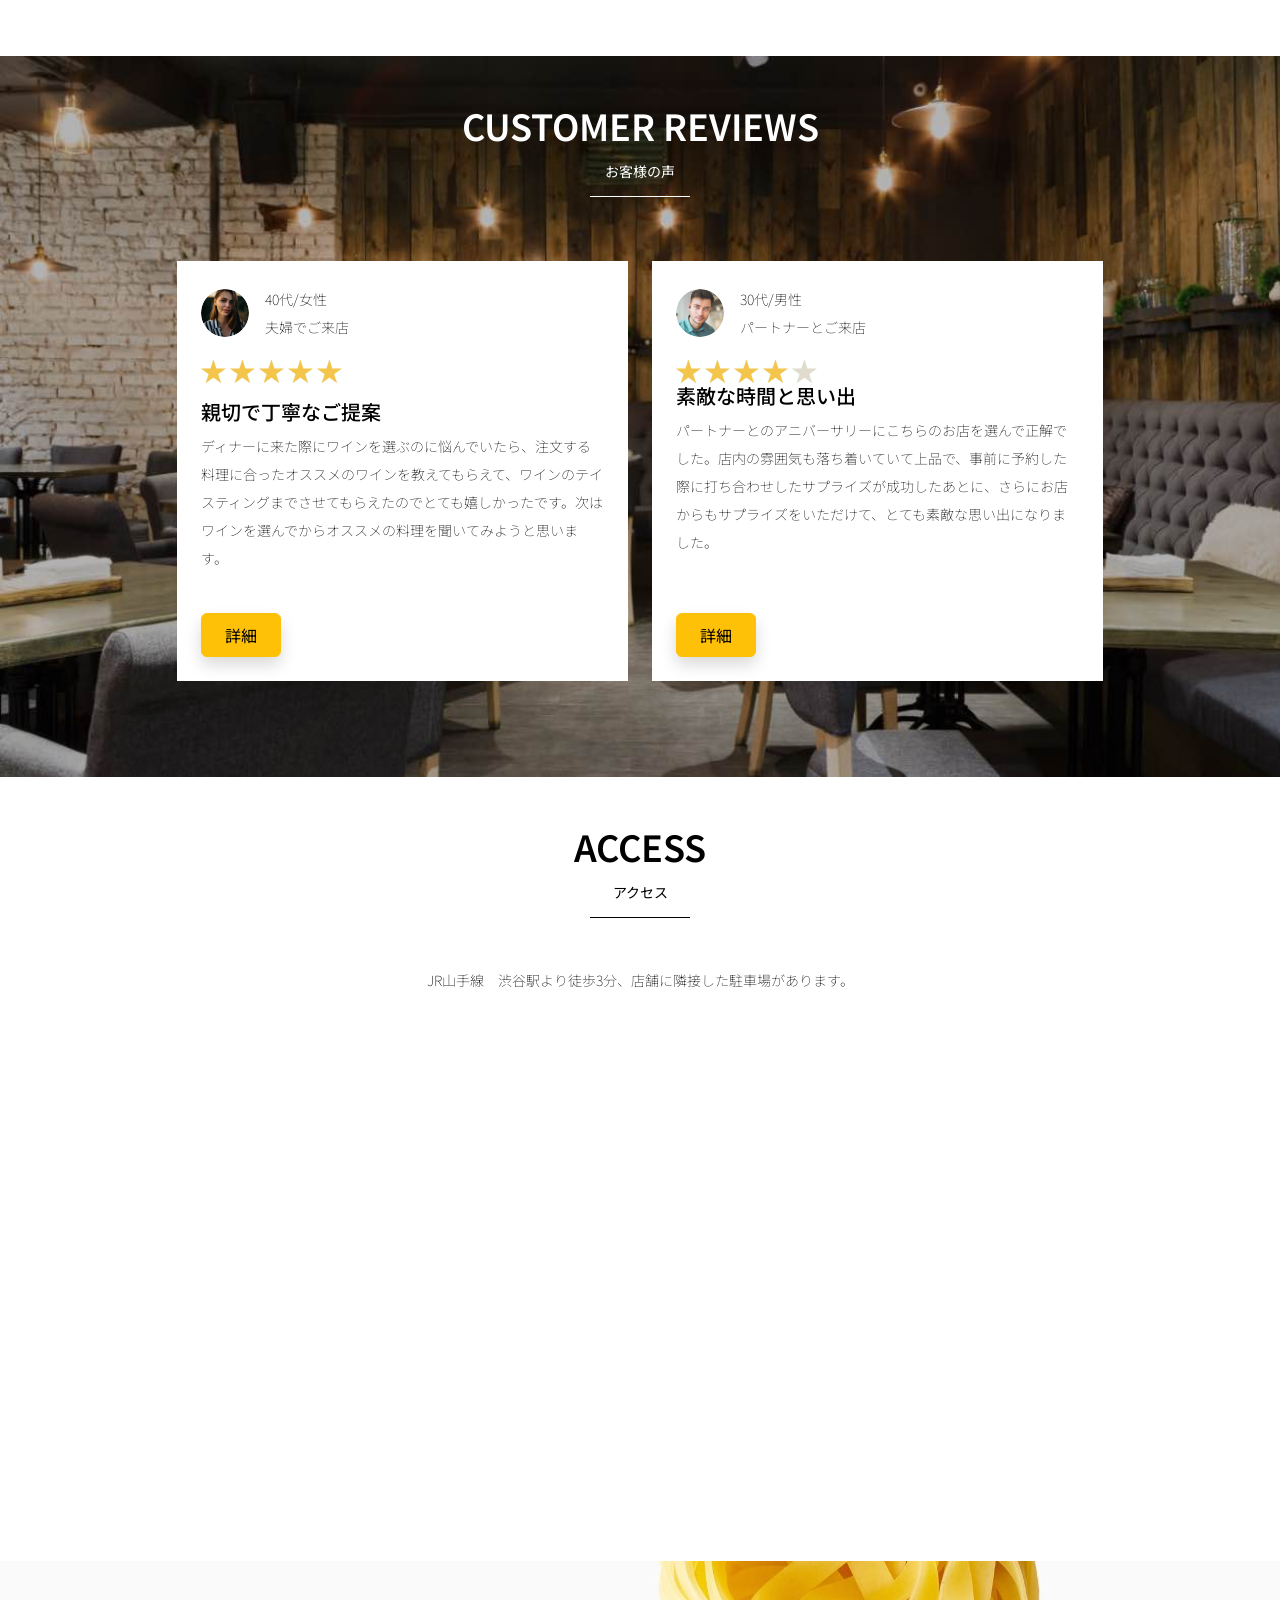
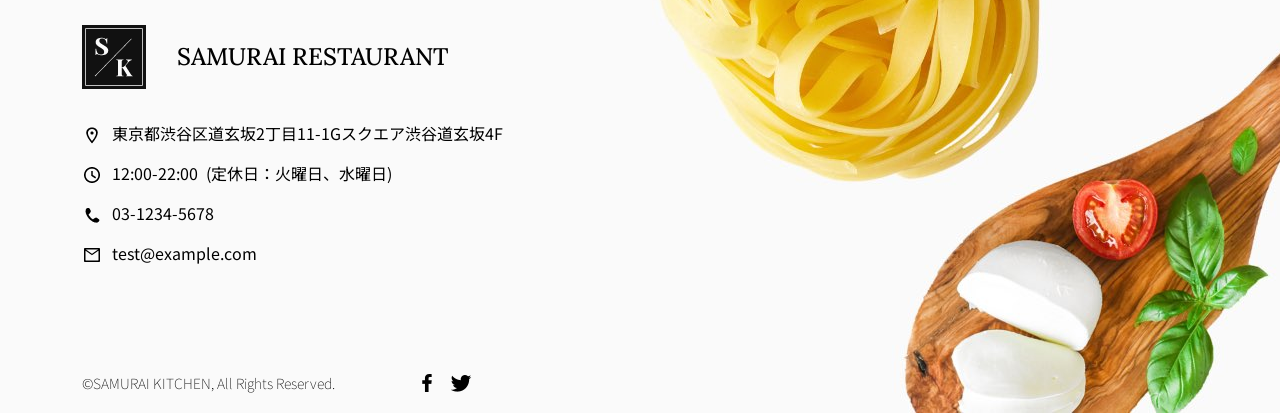
==== commit 51111120: "課題のレビュー修正アップロード 以下の点について修正しました。  カルーセルの左右ボタンが #myCarousel の外にある — index.html:136-146 スライダー画像が広い画面" ====
--- a/kadai_015/index.html
+++ b/kadai_015/index.html
@@ -8,27 +8,21 @@
   <meta name="description" content="">
   <meta name="author" content="SAMURAI ENGINEER">
   <title>SAMURAI XD_HTML教材</title>
-   <!-- 先にBootstrapのCSSを読み込む -->
-  <!-- ************************************************ bootstrap.min.cssの読み込み -->
   <!-- BootstrapのCSSの読み込み -->
-  <link href="https://cdn.jsdelivr.net/npm/bootstrap@5.0.0-beta1/dist/css/bootstrap.min.css" rel="stylesheet"integrity="sha384-giJF6kkoqNQ00vy+HMDP7azOuL0xtbfIcaT9wjKHr8RbDVddVHyTfAAsrekwKmP1" crossorigin="anonymous">
+  <link href="https://cdn.jsdelivr.net/npm/bootstrap@5.0.0-beta1/dist/css/bootstrap.min.css" rel="stylesheet"
+  integrity="sha384-giJF6kkoqNQ00vy+HMDP7azOuL0xtbfIcaT9wjKHr8RbDVddVHyTfAAsrekwKmP1" crossorigin="anonymous">
 
   <!-- ************************************************ bootstrap.bundle.min.jsの読み込み -->
  <!-- BootstrapのJavaScriptライブラリの読み込み -->
- <script src="https://cdn.jsdelivr.net/npm/bootstrap@5.0.0-beta1/dist/js/bootstrap.bundle.min.js" integrity="sha384-ygbV9kiqUc6oa4msXn9868pTtWMgiQaeYH7/t7LECLbyPA2x65Kgf80OJFdroafW" crossorigin="anonymous" defer>
-
+ <script src="https://cdn.jsdelivr.net/npm/bootstrap@5.0.0-beta1/dist/js/bootstrap.bundle.min.js" 
+ integrity="sha384-ygbV9kiqUc6oa4msXn9868pTtWMgiQaeYH7/t7LECLbyPA2x65Kgf80OJFdroafW" crossorigin="anonymous" defer>
   </script>
 
   <!-- ************************************************ Google Font読み込み -->
   <link rel="preconnect" href="https://fonts.gstatic.com">
   <link href="https://fonts.googleapis.com/css2?family=Lora&display=swap" rel="stylesheet">
   <link href="https://fonts.googleapis.com/css2?family=Noto+Sans+JP:wght@300&display=swap" rel="stylesheet">
-  <!-- ************************************************ Font Awesome -->
-  <link rel="stylesheet" href="https://use.fontawesome.com/releases/v5.1.0/css/all.css"
-    integrity="sha384-lKuwvrZot6UHsBSfcMvOkWwlCMgc0TaWr+30HWe3a4ltaBwTZhyTEggF5tJv8tbt" crossorigin="anonymous">
-    
-  <!-- Bootstrapの読み込みのlinkタグよりも後ろに、style.cssを読み込むlinkタグを記述する -->
-  <!-- ************************************************今回作成する styles.cssの読み込み -->
+   <!-- ************************************************今回作成する styles.cssの読み込み -->
   <link href="stylesheet/style.css" rel="stylesheet">
   <!-- ************************************************  -->
 </head>
@@ -42,7 +36,7 @@
           <img class="img-fluid navbar_brand_logo" src="img/site_logo.png" alt="サイトアイコン"><span>SAMURAI KITCHEN</span>
         </a>
         <div class="navbar-toggler hamburger_menu" data-bs-toggle="collapse" data-bs-target="#navbarNav"
-          　aria-controls="navbarNav" aria-expanded="false" aria-label="Toggle navigation">
+          aria-controls="navbarNav" aria-expanded="false" aria-label="Toggle navigation">
           <input type="checkbox" id="hamburger_btn_check">
           <label for="hamburger_btn_check" class="hamburger_btn">
             <img class="btn_open" src="img/button_open.png" alt="ナビゲーションバーのボタン">
@@ -107,7 +101,7 @@
               <!-- 独自クラスで位置とフォントを変更　-->
               <h1 class="my_carousel_caption">
                 Welcome to<br>
-                SAMURAI&nbsp;KITCHEN
+                SAMURAI KITCHEN
               </h1>
             </div>
           </div>
@@ -143,6 +137,7 @@
        <span class="carousel-control-next-icon" aria-hidden="true"></span>
        <span class="visually-hidden">Next</span>
      </a>
+    </div>
 
     <!-- カルーセル終了 -->
 
@@ -441,7 +436,7 @@
                    <img src="img/star-point.png" class="star_img" alt="star">
                    <img src="img/star-point.png" class="star_img" alt="star">
                    <img src="img/star-point.png" class="star_img" alt="star">
-                   <img src="img/star-point.png" class="star_img" alt="star">
+                   <img src="img/star-no-point.png" class="star_img" alt="no-star">
                  </div>
                  <h5>素敵な時間と思い出</h5>
                  <p>
@@ -456,43 +451,7 @@
      </div>
     </section>
     <!-- ************************************************ レビューセクション終了 -->
-   <!-- ************************************************ CHEFセクション開始 -->
- <section class="chef_bg" id="chef">
-           <!--コンテンツの中央揃え。上下方向にパディング（サイズ5）。下方向にマージン（サイズ5）。 -->
-     <div class="container py-5 mb-5">
-       <!-- rowクラス（行） -->
-       <div class="row">
-         <!-- 左側カラム（6/12分割） -->
-         <div class="col-lg-6 text-left">
-           <!-- 上下方向にパディング（サイズ5） -->
-           <div class="py-5">
-             <!-- 下方向にマージン（サイズ5） -->
-             <h2 class="section_title chef mb-5">
-               CHEF
-             </h2>
-             <!-- 下方向にマージン（サイズ2） -->
-             <p class="mb-2">
-               レオナルド
-             </p>
-
-             <!-- 下方向にマージン（サイズ2） -->
-             <p class="mb-2">
-               イタリア・ラツィオ州ローマ県ローマ出身。 <br>イタリア料理の発展・普及、料理人の育成など、料理を通した社会貢献を行っている。 <br>得意料理はローマとカラブリア州郷土料理を中心とした真のお洒落でシンプルなイタリア料理。 <br>料理イベント、広告、雑誌でも活躍中。
-             </p>
-
-           </div>
-         </div>
-
-         <!-- 右側カラム（6/12分割） -->
-         <div class="col-lg-6">
-
-           <!-- 画像を配置 -->
-           <img src="img/chef.jpg" class="img-fluid" alt="レオナルド">
-         </div>
-       </div>
-     </div>
-    </section>
-    <!-- ************************************************ CHEF終了-->    
+
     <!-- ************************************************ アクセスセクション開始 -->
     <section id="access">
      <div class="container">
@@ -569,7 +528,7 @@
              </p>
 
              <!-- SNSアイコンに独自クラスsns_imgを追加 -->
-             <img src="img/icon-facebook.png" alt="facebook">
+             <img src="img/icon-facebook.png" class="sns_img" alt="facebook">
              <img src="img/icon-twitter.png" class="sns_img" alt="twitter">
            </div>
          </div>
--- a/kadai_015/stylesheet/style.css
+++ b/kadai_015/stylesheet/style.css
@@ -132,7 +132,7 @@
   position: absolute;
   top: 0;
   left: 0;
-  min-width: 100;
+  min-width: 100%;
 
   /* 高さはcarousel-itemに揃える */
   height: 32rem;
@@ -286,7 +286,7 @@
 }
 
 /* restaurant_info直下の子要素imgタグ全てに適用される */
-.restaurant_info　img {
+.restaurant_info img {
   width: 20px;
   height: 20px;
   margin-right: 10px;
@@ -335,4 +335,17 @@
 
  .chef_bg {
    background-color: #fdf5e6;
- }+ }
+
+ .chef-img {
+  width: 400px;         /* ここを好きな幅に調整 */
+  height: auto;         /* 縦横比は自動で調整 */
+  max-width: 80%;      /* 親要素を超えないように */
+}
+
+
+/* テキストの行間と余白が広すぎたため調整 */
+.chef_text p {
+  margin-bottom: 12px; /* デフォルトより少し狭くする */
+  line-height: 1.8;    /* 読みやすさを保ちつつ調整 */
+}
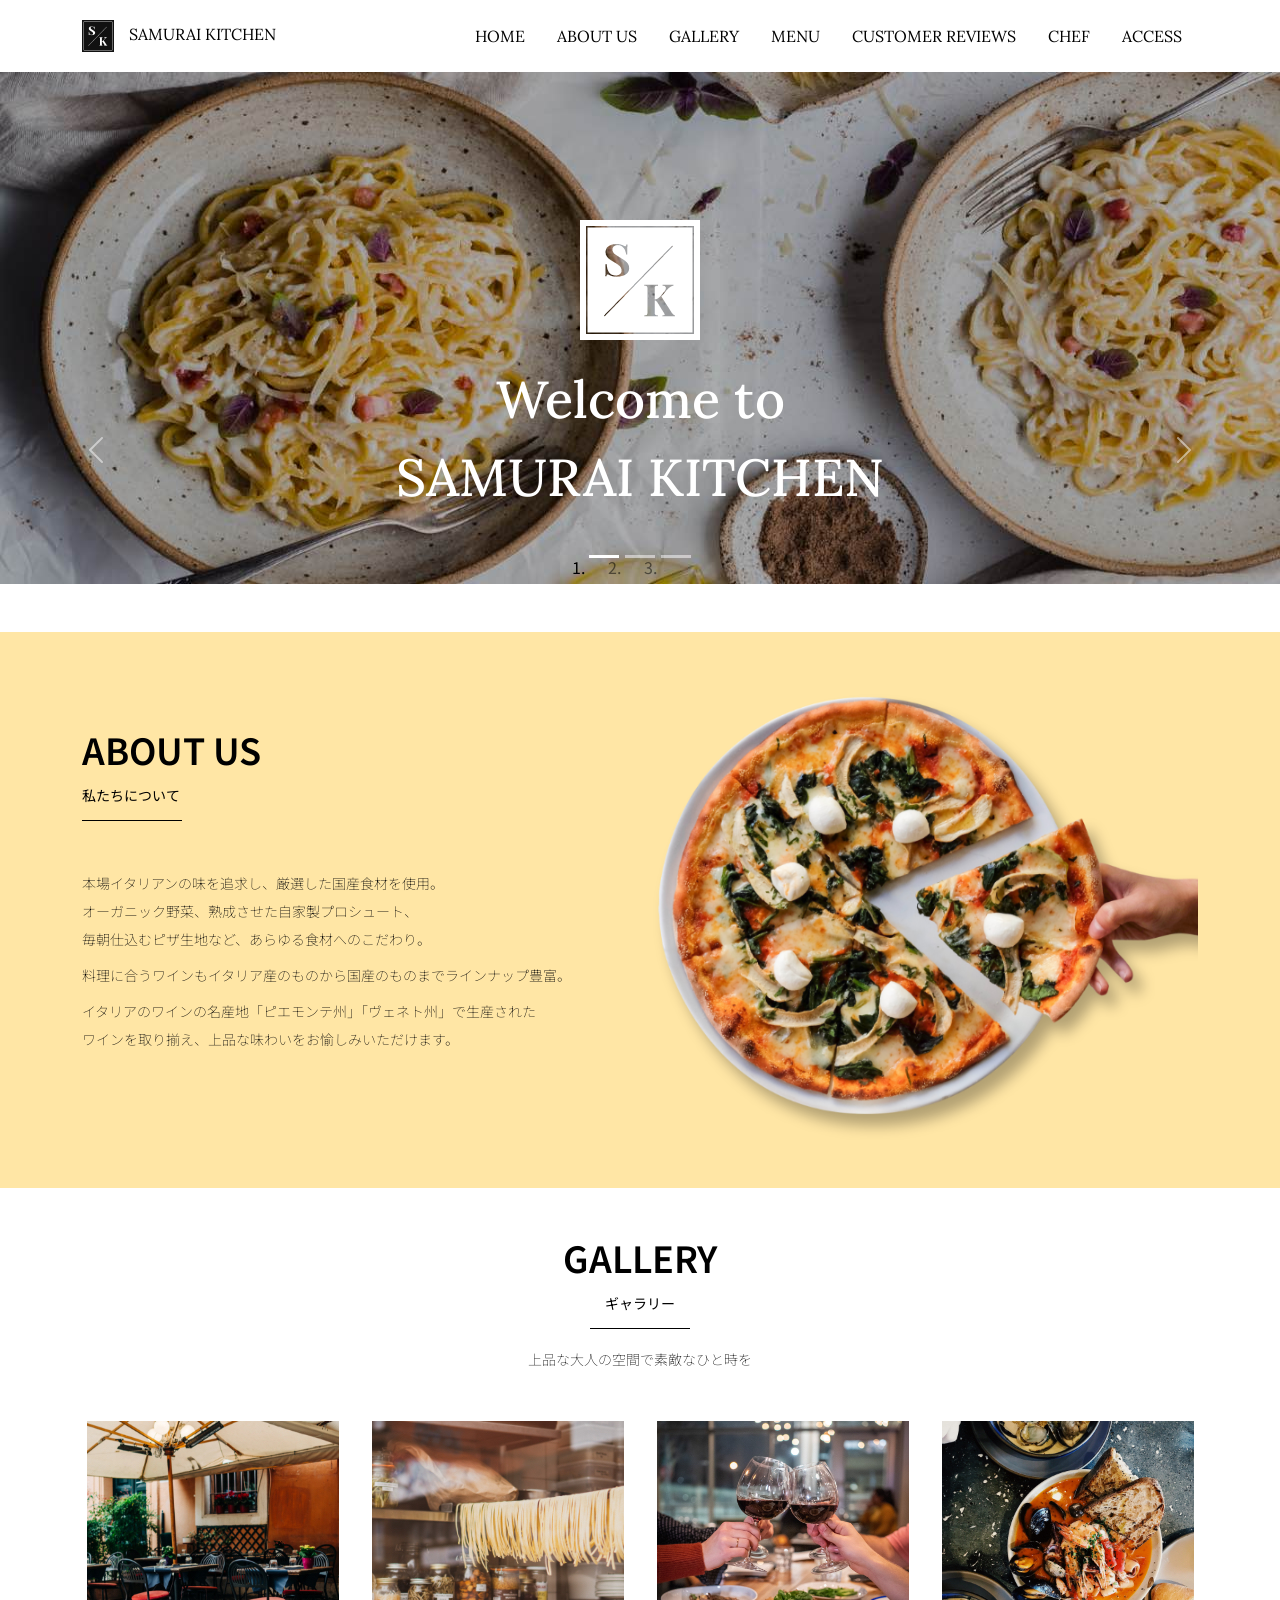
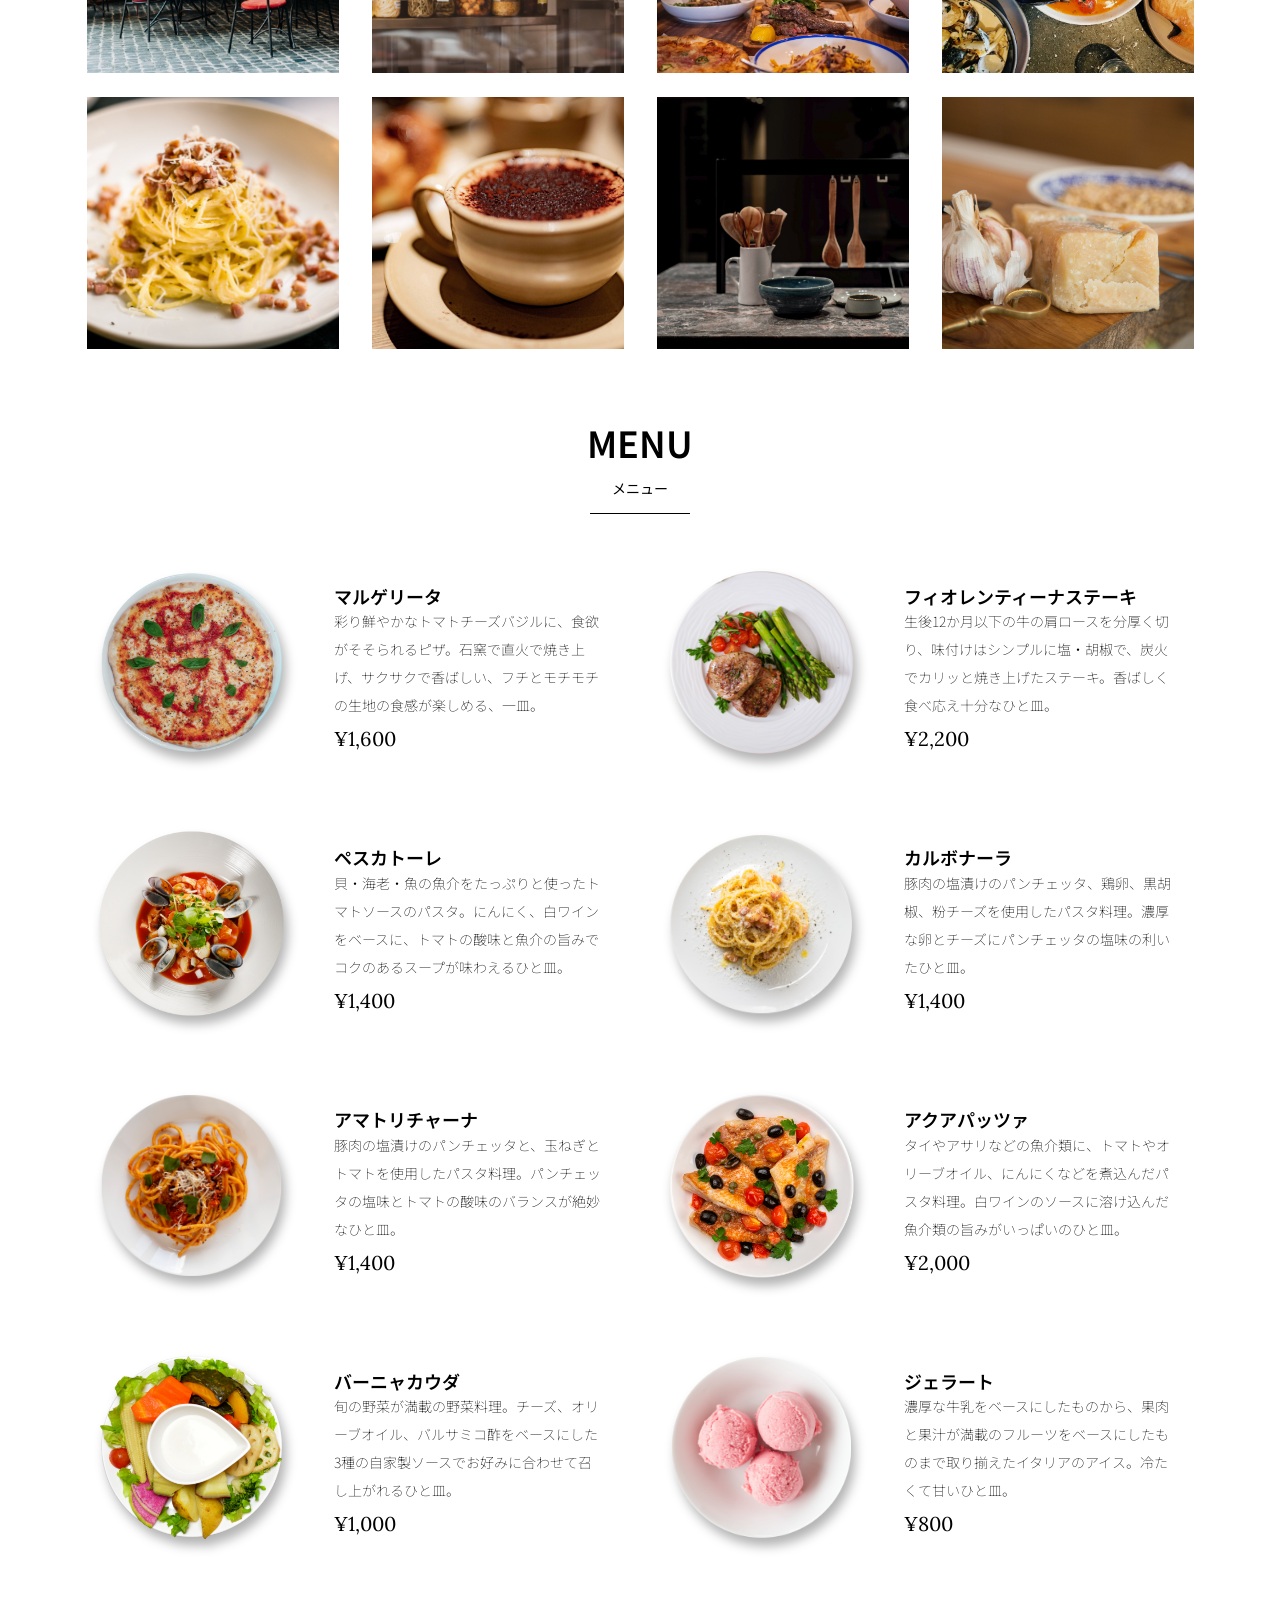
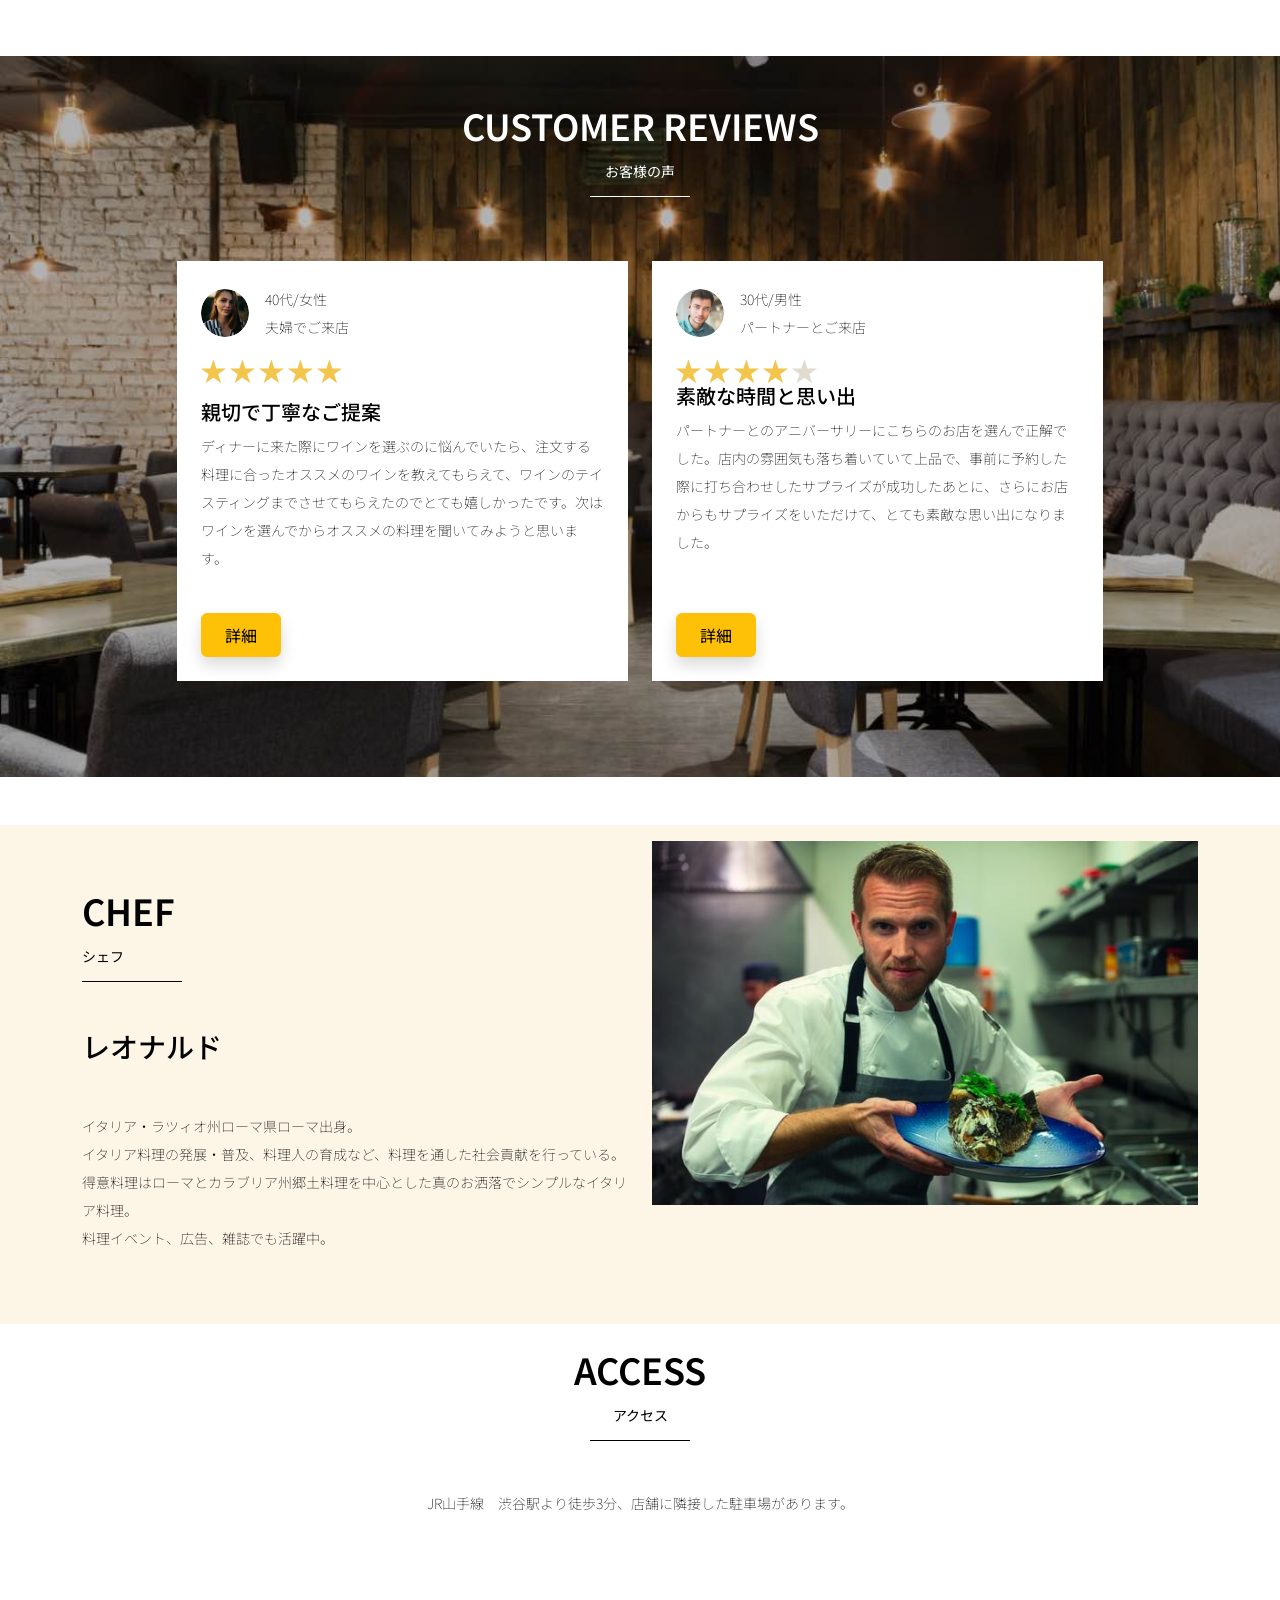
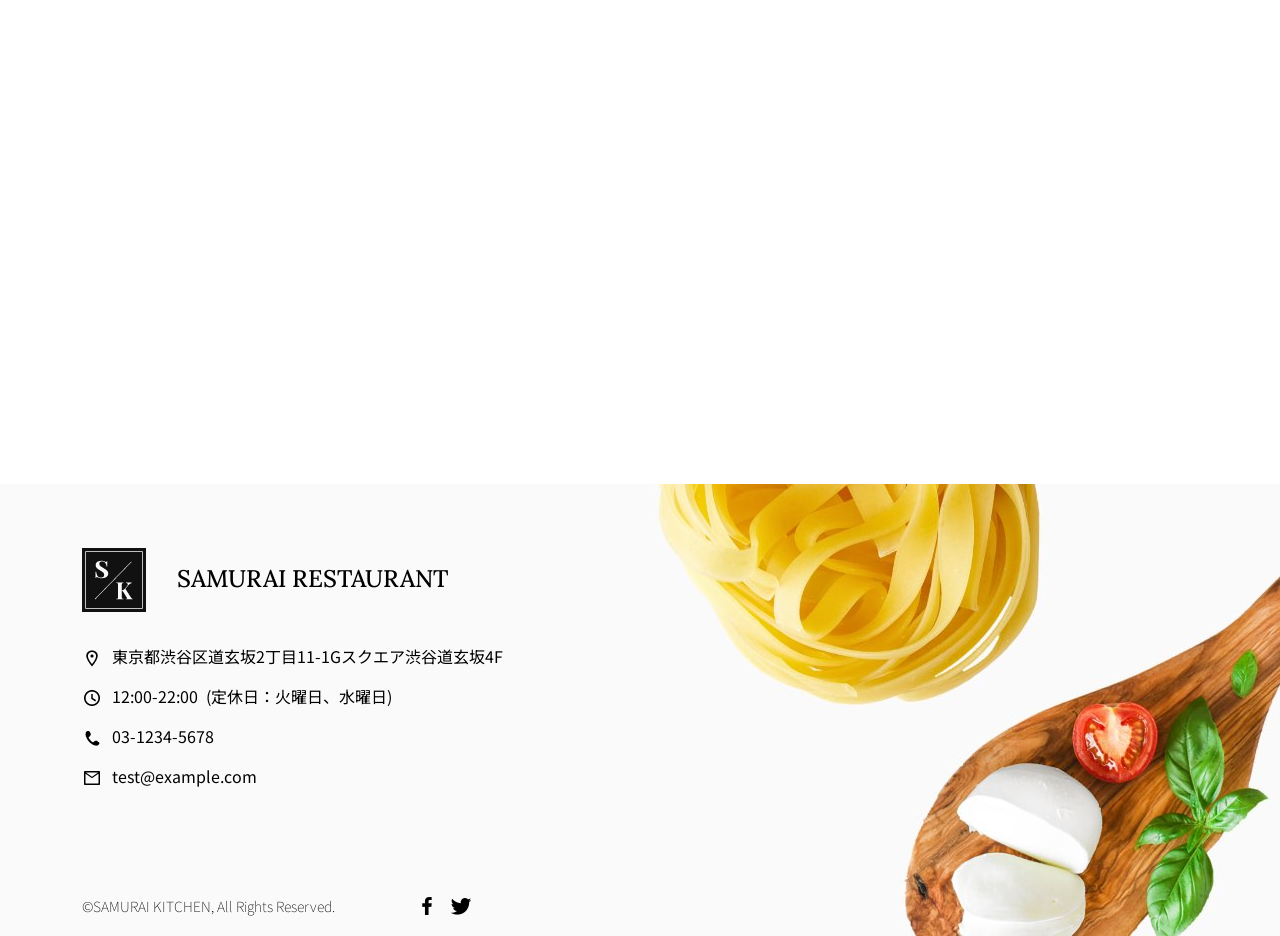
==== commit d19e9e4a: "再アップロード" ====
--- a/kadai_015/index.html
+++ b/kadai_015/index.html
@@ -451,7 +451,43 @@
      </div>
     </section>
     <!-- ************************************************ レビューセクション終了 -->
-
+   <!-- ************************************************ CHEFセクション開始 -->
+ <section class="chef_bg" id="chef">
+           <!--コンテンツの中央揃え。上下方向にパディング（サイズ5）。下方向にマージン（サイズ5）。 -->
+     <div class="container py-3 mb-4">
+       <!-- rowクラス（行） -->
+       <div class="row">
+         <!-- 左側カラム（6/12分割） -->
+         <div class="col-lg-6 text-left">
+           <!-- 上下方向にパディング（サイズ5） -->
+           <div class="py-5">
+             <!-- 下方向にマージン（サイズ5） -->
+             <h2 class="section_title chef mb-5">
+               CHEF 
+             </h2>
+
+             <h3 class="mb-5">
+               レオナルド
+             </h3>  
+
+             <!-- 下方向にマージン（サイズ2） -->
+             <p class="chef_text mb-2">
+               イタリア・ラツィオ州ローマ県ローマ出身。 <br>イタリア料理の発展・普及、料理人の育成など、料理を通した社会貢献を行っている。 <br>得意料理はローマとカラブリア州郷土料理を中心とした真のお洒落でシンプルなイタリア料理。 <br>料理イベント、広告、雑誌でも活躍中。
+             </p>
+
+           </div>
+         </div>
+
+         <!-- 右側カラム（6/12分割） -->
+         <div class="col-lg-6">
+
+           <!-- 画像を配置 -->
+           <img src="img/chef.jpg" class="img-fluid chef_img" alt="レオナルド">
+         </div>
+       </div>
+     </div>
+    </section>
+    <!-- ************************************************ CHEF終了-->    
     <!-- ************************************************ アクセスセクション開始 -->
     <section id="access">
      <div class="container">
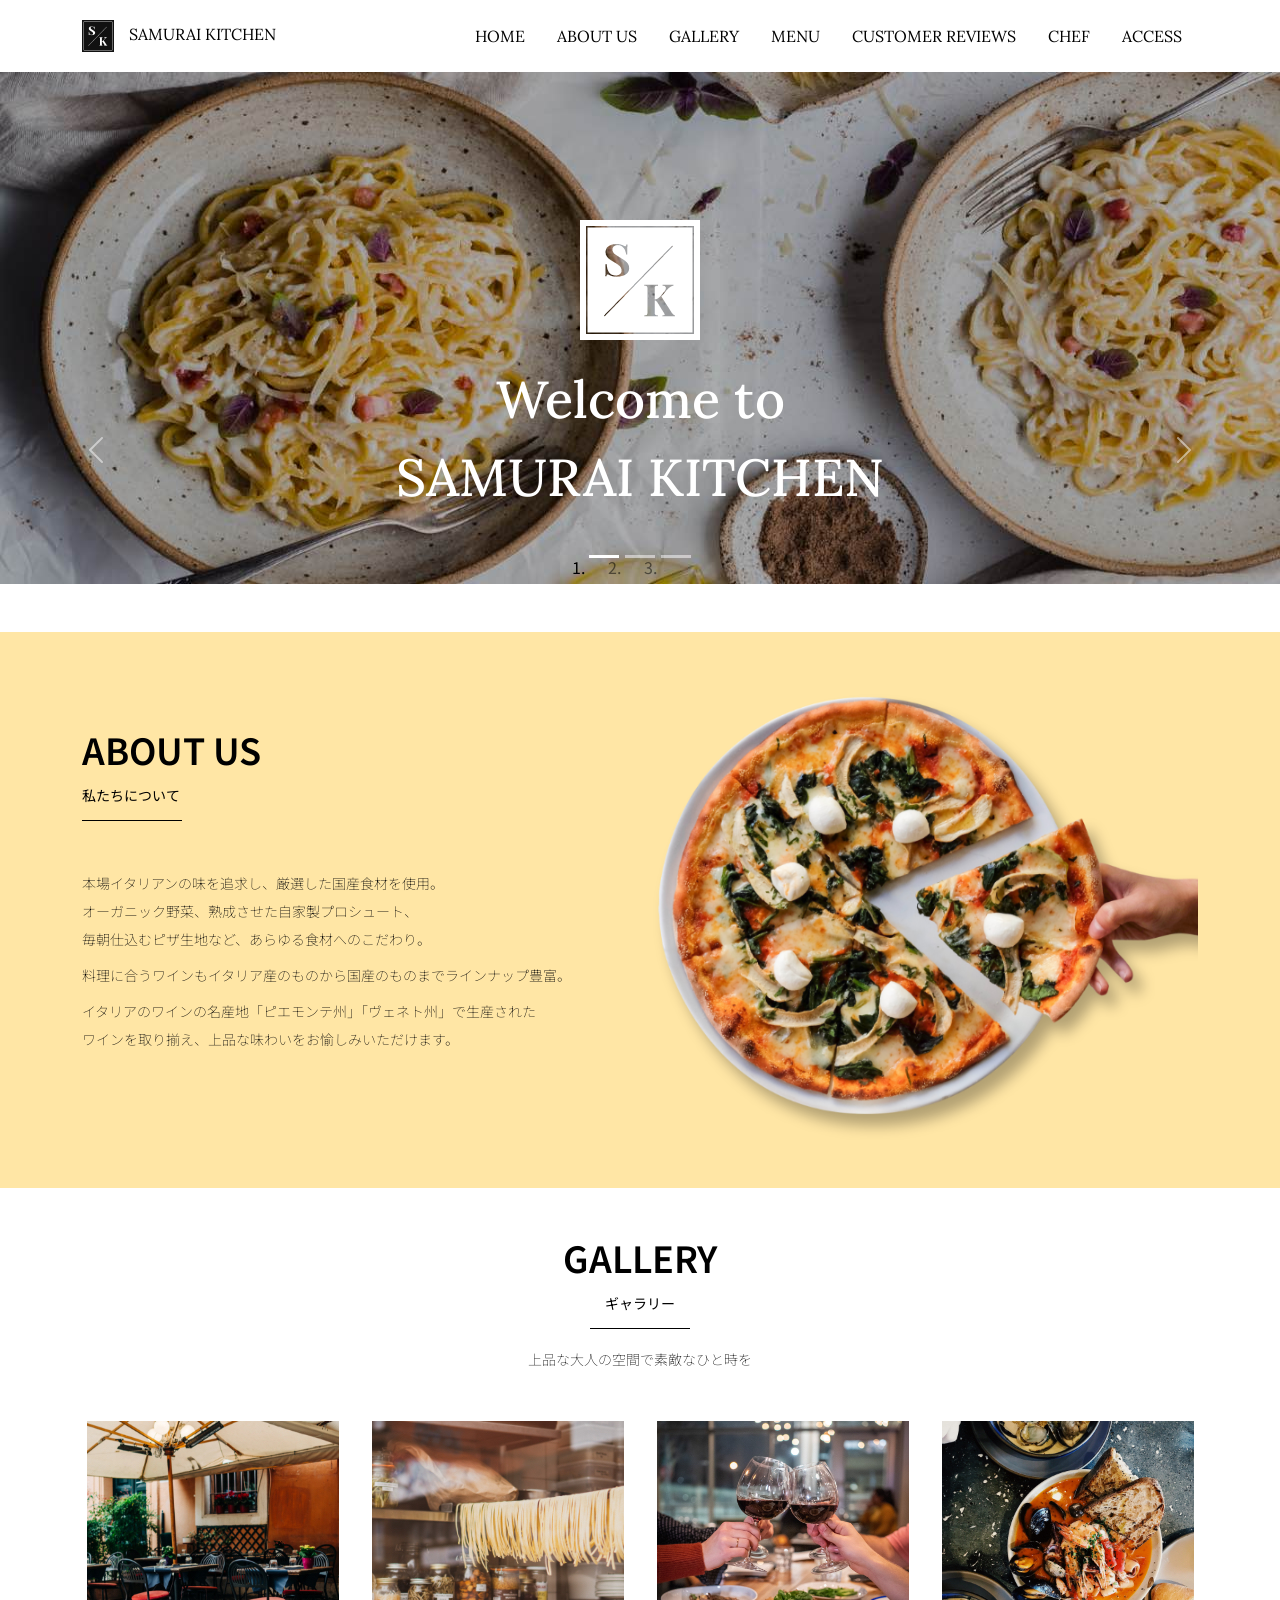
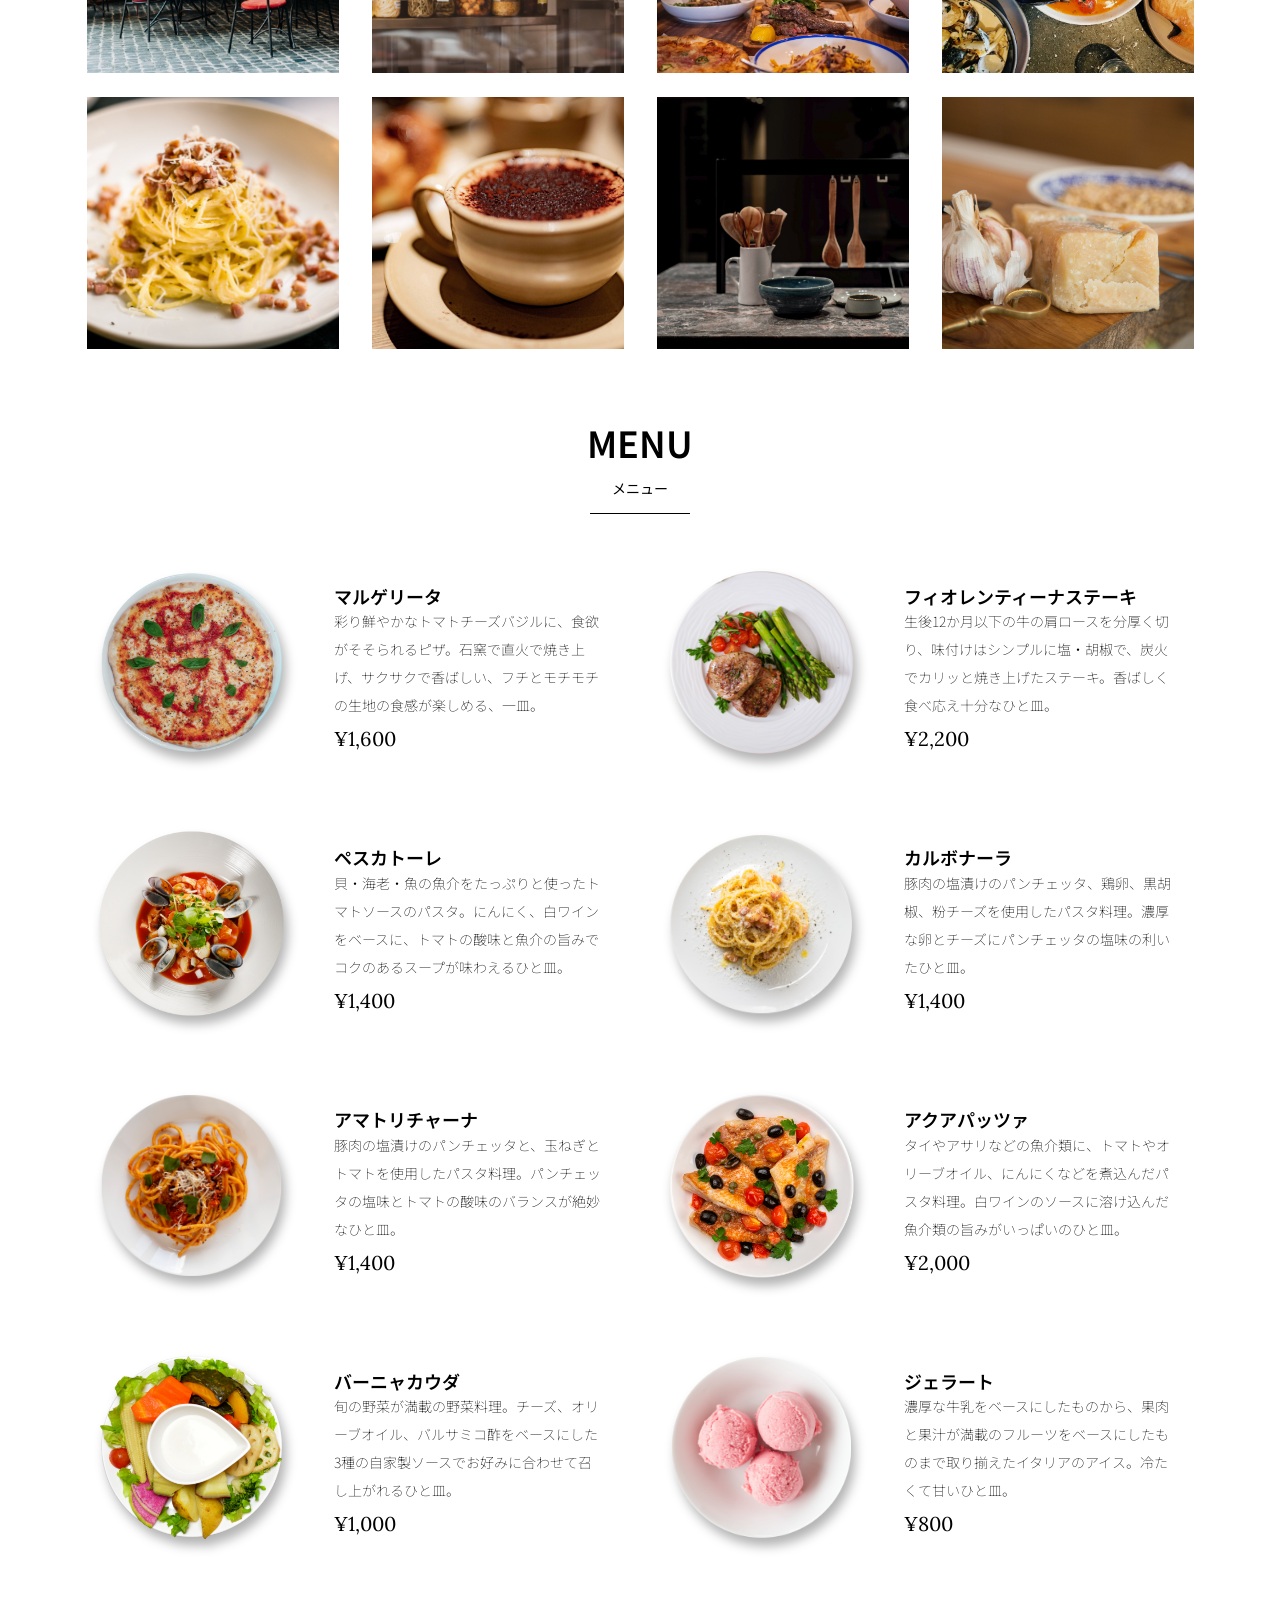
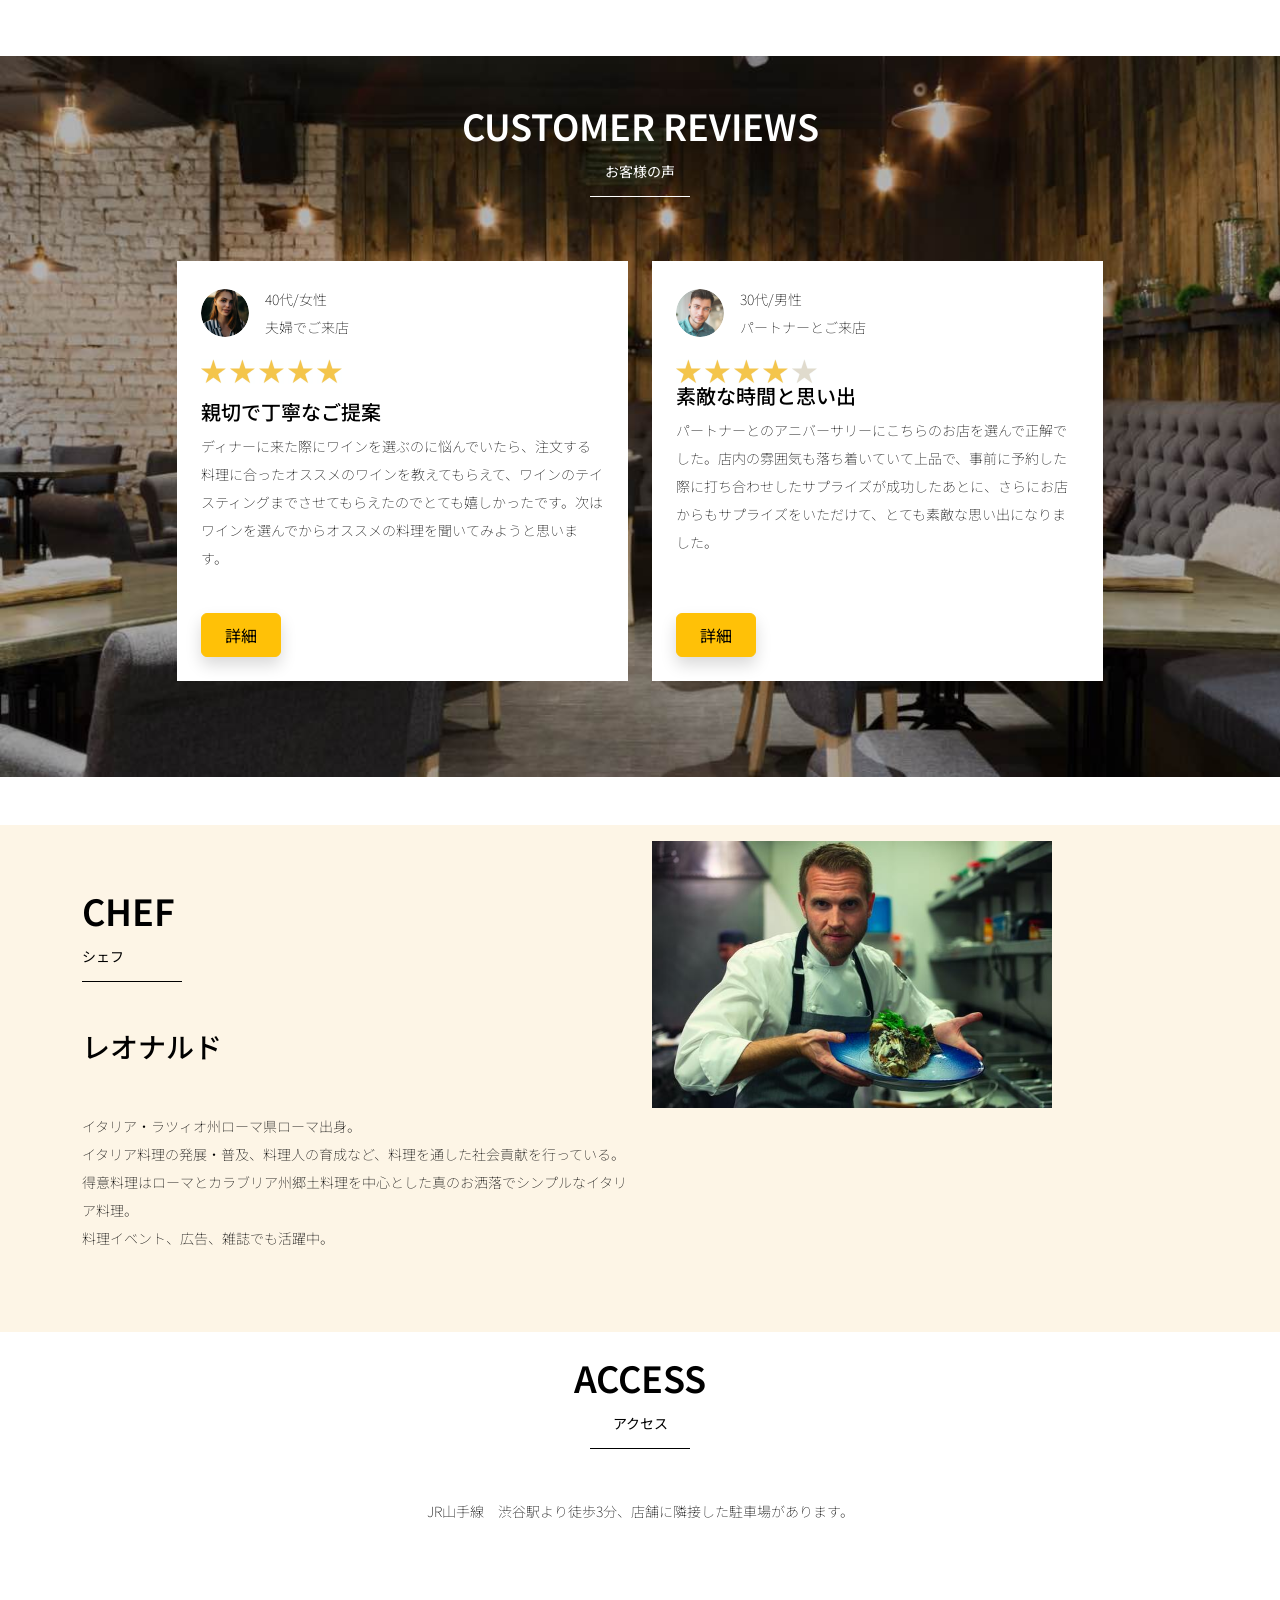
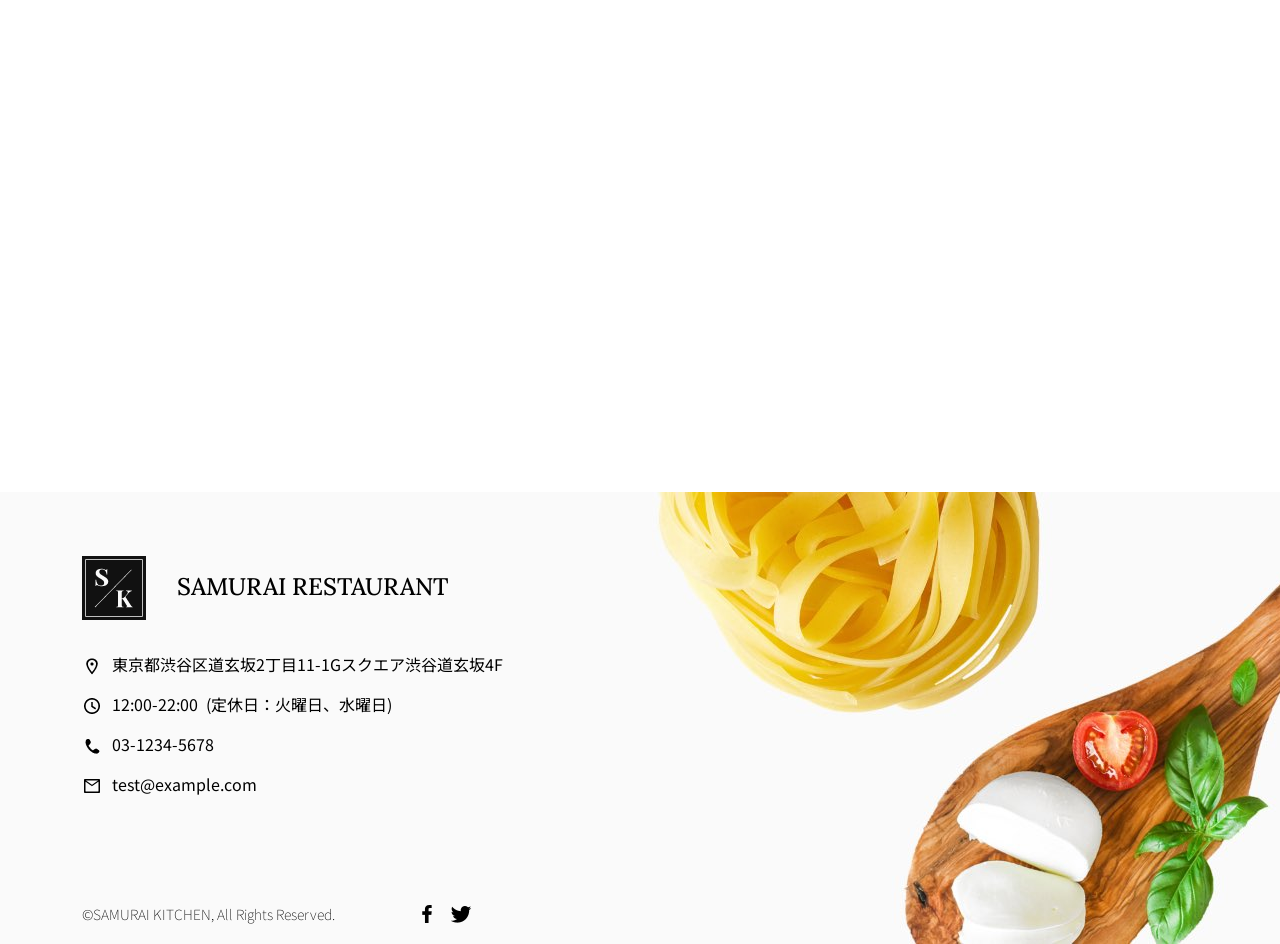
==== commit ff22f270: "クラス名の修正" ====
--- a/kadai_015/index.html
+++ b/kadai_015/index.html
@@ -471,7 +471,7 @@
              </h3>  
 
              <!-- 下方向にマージン（サイズ2） -->
-             <p class="chef_text mb-2">
+             <p class="chef_text">
                イタリア・ラツィオ州ローマ県ローマ出身。 <br>イタリア料理の発展・普及、料理人の育成など、料理を通した社会貢献を行っている。 <br>得意料理はローマとカラブリア州郷土料理を中心とした真のお洒落でシンプルなイタリア料理。 <br>料理イベント、広告、雑誌でも活躍中。
              </p>
 
--- a/kadai_015/stylesheet/style.css
+++ b/kadai_015/stylesheet/style.css
@@ -337,15 +337,9 @@
    background-color: #fdf5e6;
  }
 
- .chef-img {
-  width: 400px;         /* ここを好きな幅に調整 */
-  height: auto;         /* 縦横比は自動で調整 */
-  max-width: 80%;      /* 親要素を超えないように */
-}
-
-
 /* テキストの行間と余白が広すぎたため調整 */
-.chef_text p {
-  margin-bottom: 12px; /* デフォルトより少し狭くする */
-  line-height: 1.8;    /* 読みやすさを保ちつつ調整 */
+.img-fluid.chef_img {
+  width: 400px;
+  height: auto;
+  max-width: 80%;
 }
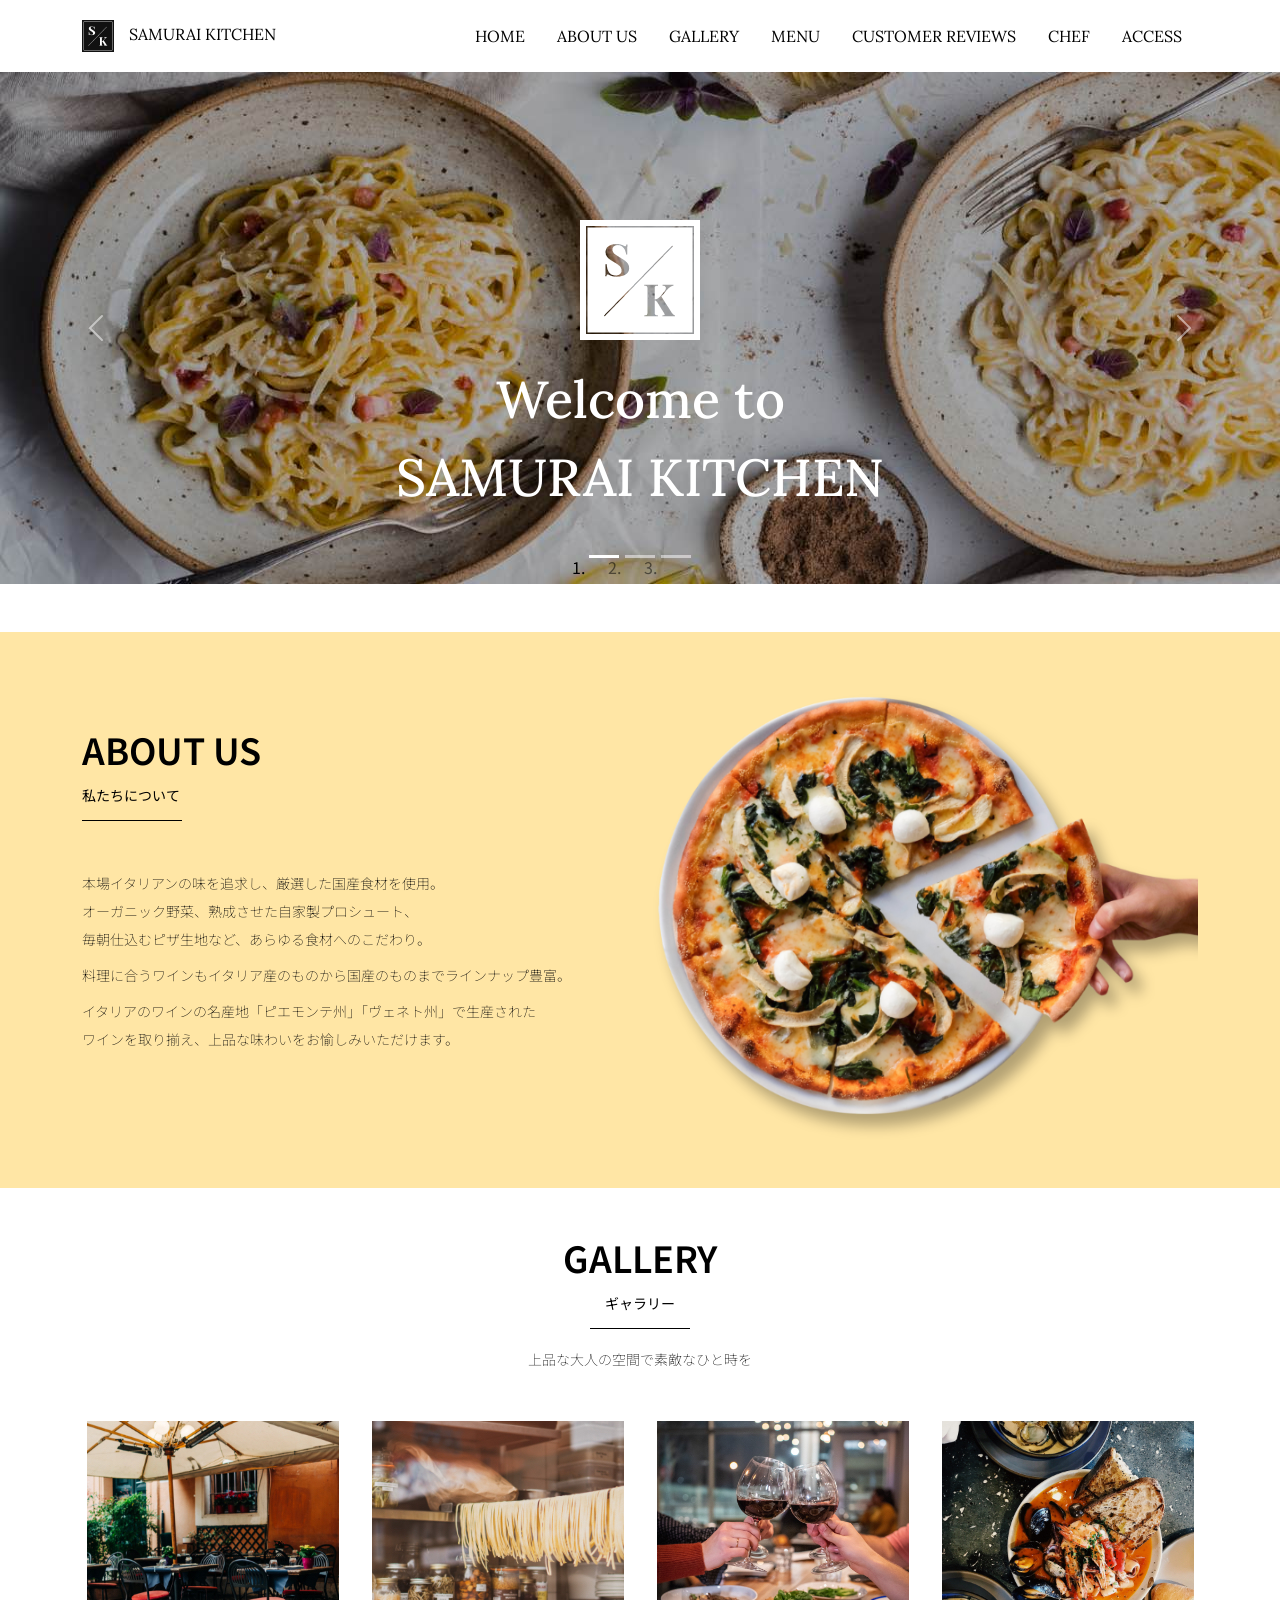
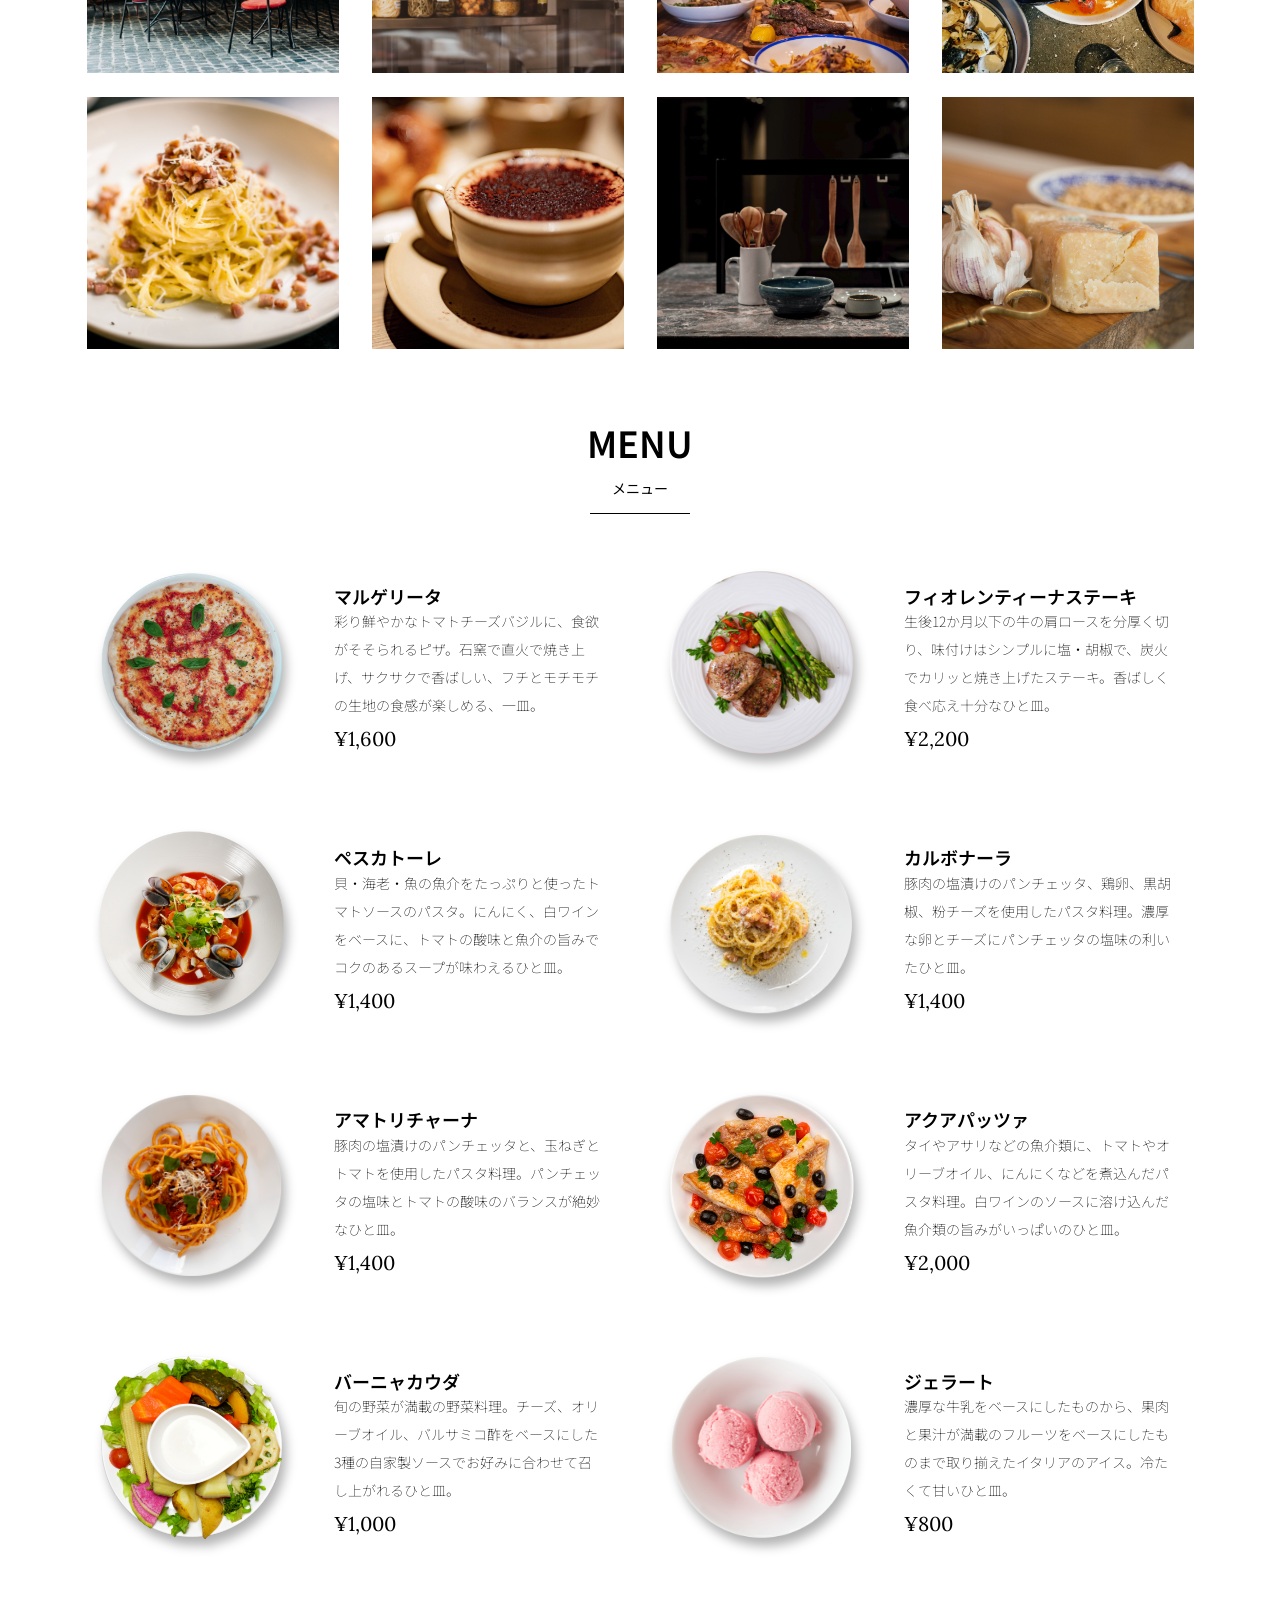
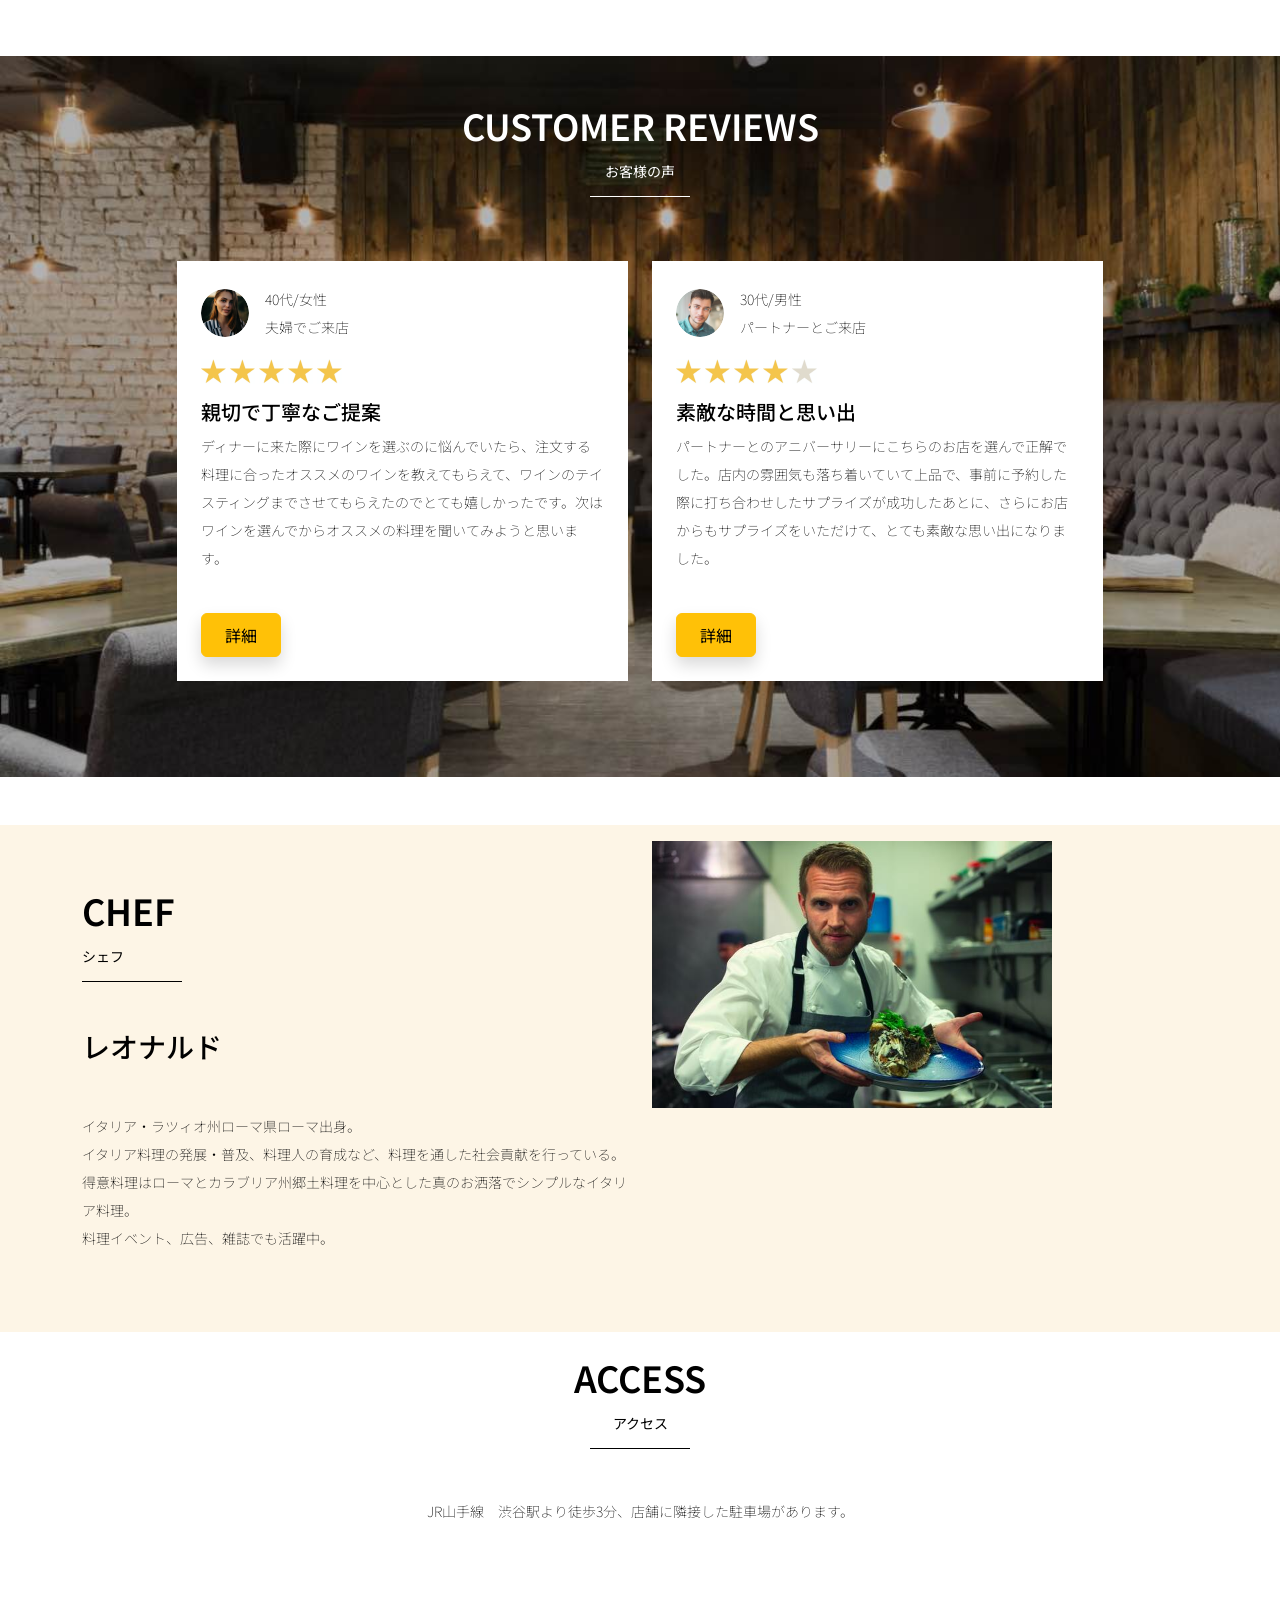
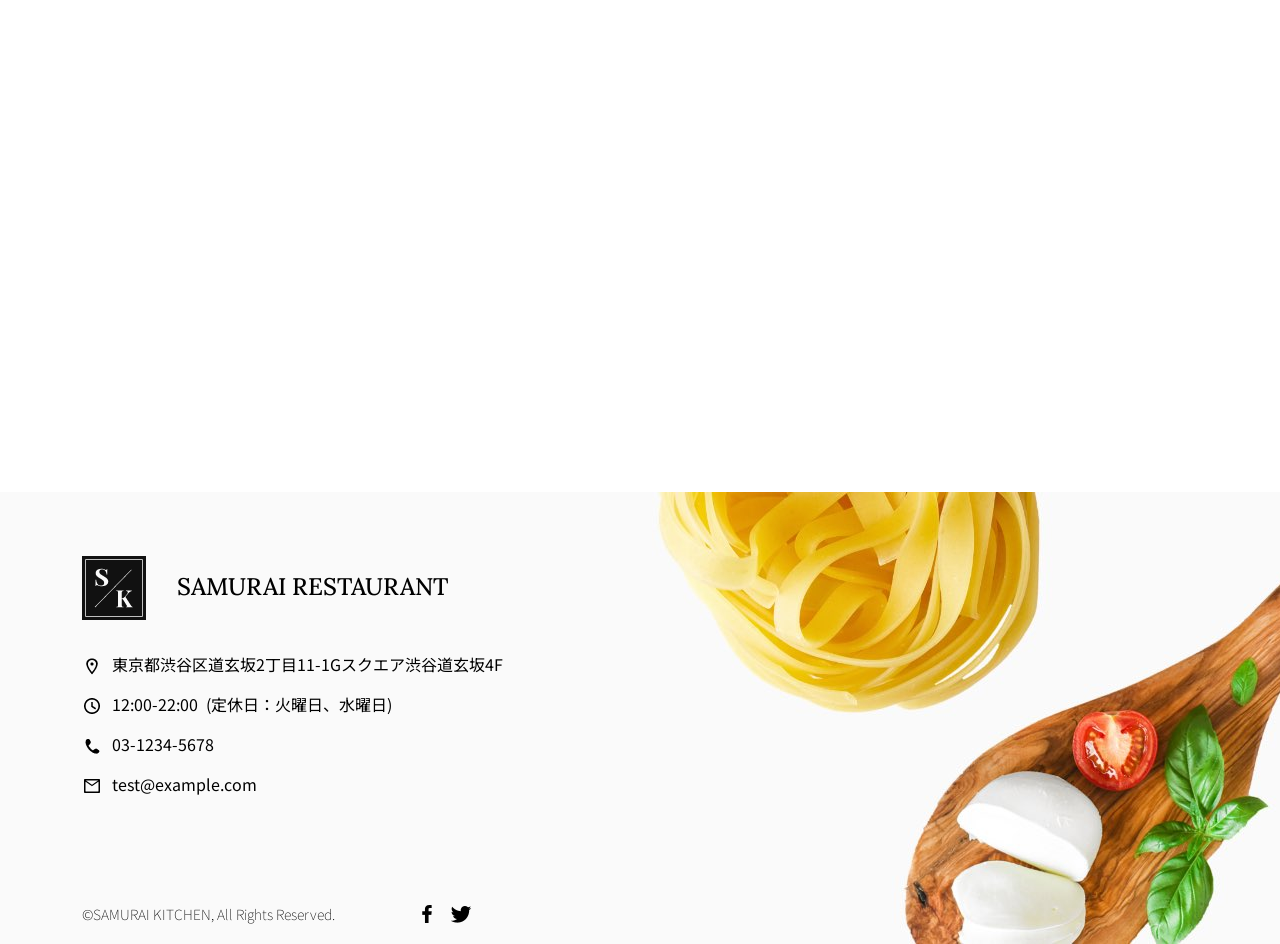
==== commit 1ef0a4ca: "<div class="col-12 col-lg-5 mt-3"> セクションの修正 <div class="col-12 col-lg-5 mt-3"> セクションの修正" ====
--- a/kadai_015/index.html
+++ b/kadai_015/index.html
@@ -124,7 +124,6 @@
             </div>
           </div>   
        </div>  
-    </div> 
 
    <!-- コントロールボタン 左側 -->
      <a class="carousel-control-prev" href="#myCarousel" role="button" data-bs-slide="prev">
@@ -430,7 +429,7 @@
                      <p class="my-0">パートナーとご来店</p>
                    </div>
                  </div>
-            <div class="col-12 col-lg-5 mt-3">
+                <div class="my-3">
                    <!-- star_img クラスで画像サイズを変更 -->
                    <img src="img/star-point.png" class="star_img" alt="star">
                    <img src="img/star-point.png" class="star_img" alt="star">
